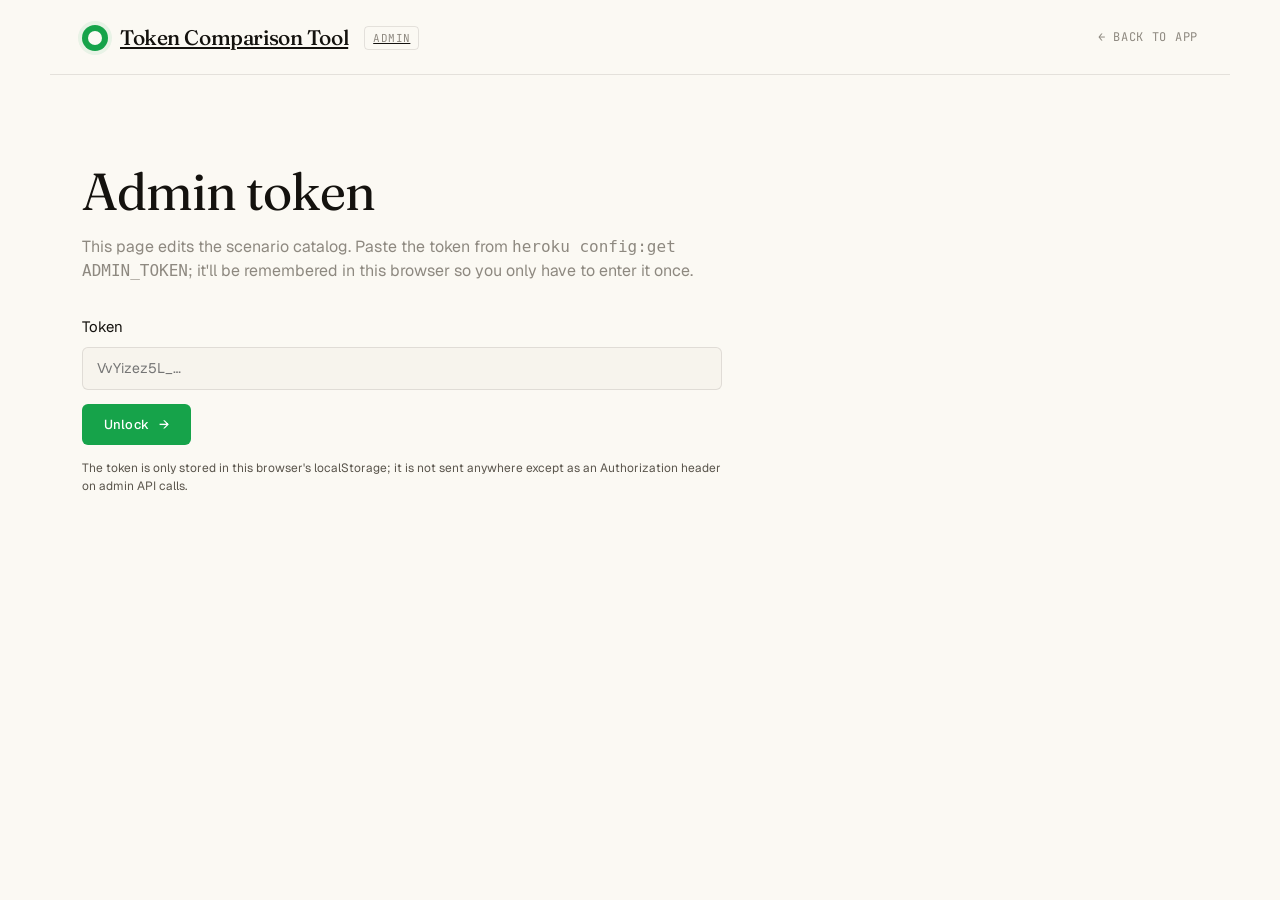
==== static/admin.html @ 9cc6c524 "feat(ui): login splash + admin scenario page Two intertwined changes:  1. Login is now mandatory bef" ====
<!doctype html>
<html lang="en">
<head>
  <meta charset="utf-8">
  <meta name="viewport" content="width=device-width, initial-scale=1">
  <title>Admin — Token Comparison Tool</title>
  <link rel="preconnect" href="https://fonts.googleapis.com">
  <link rel="preconnect" href="https://fonts.gstatic.com" crossorigin>
  <link href="https://fonts.googleapis.com/css2?family=Fraunces:ital,opsz,wght@0,9..144,300..700;1,9..144,300..700&family=Geist:wght@300..600&family=JetBrains+Mono:wght@400;500;600&display=swap" rel="stylesheet">
  <link rel="stylesheet" href="styles.css">
</head>
<body>
  <header class="app-header">
    <a class="brand" href="/" aria-label="Back to home">
      <span class="dot"></span>
      <span class="wordmark">Token Comparison Tool</span>
      <span class="sub">Admin</span>
    </a>
    <nav class="header-nav" aria-label="Main">
      <a class="header-link" href="/">← Back to app</a>
    </nav>
  </header>

  <main class="container">
    <section id="admin-gate" class="card login-splash">
      <h1 class="login-title">Admin token</h1>
      <p class="login-subtitle">This page edits the scenario catalog. Paste the token from <code>heroku config:get ADMIN_TOKEN</code>; it'll be remembered in this browser so you only have to enter it once.</p>
      <div class="freeform-field">
        <label for="admin-token-input">Token</label>
        <input type="password" id="admin-token-input" placeholder="VvYizez5L_…" autocomplete="off">
      </div>
      <button class="primary" id="admin-token-submit">Unlock <span aria-hidden="true">→</span></button>
      <p class="muted login-hint" id="admin-token-hint">The token is only stored in this browser's localStorage; it is not sent anywhere except as an Authorization header on admin API calls.</p>
      <p class="muted login-error" id="admin-token-error" hidden></p>
    </section>

    <section id="admin-view" class="card" hidden>
      <h1 class="catalog-title">Scenario catalog</h1>
      <p class="muted" id="admin-summary">Loading…</p>

      <div class="admin-actions">
        <button class="primary" id="admin-new-btn">+ New scenario</button>
        <button class="ghost" id="admin-show-inactive-btn">Show inactive</button>
        <button class="ghost" id="admin-logout-btn">Forget token</button>
      </div>

      <table class="admin-table">
        <thead>
          <tr>
            <th>ID</th>
            <th>Title</th>
            <th>Scope</th>
            <th>Difficulty</th>
            <th>Updated</th>
            <th>Status</th>
            <th>Actions</th>
          </tr>
        </thead>
        <tbody id="admin-tbody"></tbody>
      </table>

      <!-- Edit/create form modal -->
      <div id="admin-form-overlay" class="admin-form-overlay" hidden>
        <div class="admin-form-card">
          <h2 id="admin-form-title">New scenario</h2>
          <p class="muted" id="admin-form-subtitle">Fields marked * are required.</p>
          <div class="freeform-field">
            <label>ID *<br>
              <input type="text" id="admin-f-id" placeholder="s07_my_new_scenario">
            </label>
            <p class="muted form-hint">Lower-case identifier with underscores. Cannot be changed after creation.</p>
          </div>
          <div class="freeform-field">
            <label>Title *<br>
              <input type="text" id="admin-f-title" placeholder="Top 10 leads by lead score">
            </label>
          </div>
          <div class="admin-form-row">
            <div class="freeform-field">
              <label>Scope (category) *<br>
                <select id="admin-f-category">
                  <option>core-crm</option>
                  <option>data-360</option>
                  <option>freeform</option>
                </select>
              </label>
            </div>
            <div class="freeform-field">
              <label>Difficulty *<br>
                <select id="admin-f-difficulty">
                  <option>simple</option>
                  <option selected>medium</option>
                  <option>complex</option>
                </select>
              </label>
            </div>
          </div>
          <div class="freeform-field">
            <label>Prompt *<br>
              <textarea id="admin-f-prompt" rows="6" placeholder="Describe the task in plain English…"></textarea>
            </label>
          </div>
          <div class="freeform-field">
            <label>Expected operations<br>
              <textarea id="admin-f-expected" rows="3" placeholder="One operation per line, e.g. &#10;Native: sf data query Lead&#10;MCP: mcp__salesforce_crm__soqlQuery"></textarea>
            </label>
            <p class="muted form-hint">One per line. Used as documentation only — the model isn't constrained by these.</p>
          </div>
          <div class="freeform-field">
            <label>Success criteria — must contain (one per line)<br>
              <textarea id="admin-f-must-contain" rows="2" placeholder="LeadScore"></textarea>
            </label>
          </div>
          <div class="freeform-field">
            <label>Notes<br>
              <textarea id="admin-f-notes" rows="2" placeholder="Tests SOQL ORDER BY on a custom numeric field."></textarea>
            </label>
          </div>
          <div class="admin-form-actions">
            <button class="ghost" id="admin-form-cancel">Cancel</button>
            <button class="primary" id="admin-form-save">Save</button>
          </div>
          <p class="muted login-error" id="admin-form-error" hidden></p>
        </div>
      </div>
    </section>
  </main>

  <script>
    (function () {
      const TOKEN_KEY = "tct_admin_token";
      const $ = (id) => document.getElementById(id);

      function getToken() { return localStorage.getItem(TOKEN_KEY) || ""; }
      function setToken(t) { localStorage.setItem(TOKEN_KEY, t); }
      function clearToken() { localStorage.removeItem(TOKEN_KEY); }

      function authHeaders() {
        return { "Authorization": "Bearer " + getToken() };
      }

      async function probeToken(token) {
        const r = await fetch("/api/admin/scenarios", {
          headers: { "Authorization": "Bearer " + token },
          cache: "no-store",
        });
        return r.status;
      }

      function showGate() {
        $("admin-gate").hidden = false;
        $("admin-view").hidden = true;
      }
      function showCatalog() {
        $("admin-gate").hidden = true;
        $("admin-view").hidden = false;
        loadCatalog();
      }

      $("admin-token-submit").addEventListener("click", async () => {
        const t = $("admin-token-input").value.trim();
        $("admin-token-error").hidden = true;
        if (!t) {
          $("admin-token-error").textContent = "Token is empty.";
          $("admin-token-error").hidden = false;
          return;
        }
        const status = await probeToken(t);
        if (status === 200) {
          setToken(t);
          showCatalog();
        } else if (status === 401) {
          $("admin-token-error").textContent = "Token rejected by the server.";
          $("admin-token-error").hidden = false;
        } else if (status === 503) {
          $("admin-token-error").textContent =
            "Admin endpoints are disabled (ADMIN_TOKEN not set on the server).";
          $("admin-token-error").hidden = false;
        } else {
          $("admin-token-error").textContent =
            "Unexpected status " + status + " from the server.";
          $("admin-token-error").hidden = false;
        }
      });

      $("admin-logout-btn").addEventListener("click", () => {
        clearToken();
        location.reload();
      });

      // ─── Scenario list ─────────────────────────────────────────────
      let showInactive = false;
      let allScenarios = [];

      $("admin-show-inactive-btn").addEventListener("click", () => {
        showInactive = !showInactive;
        $("admin-show-inactive-btn").textContent =
          showInactive ? "Hide inactive" : "Show inactive";
        renderRows();
      });

      async function loadCatalog() {
        $("admin-summary").textContent = "Loading…";
        const r = await fetch("/api/admin/scenarios", { headers: authHeaders(), cache: "no-store" });
        if (r.status === 401) { clearToken(); location.reload(); return; }
        const body = await r.json();
        allScenarios = body.scenarios || [];
        $("admin-summary").textContent =
          allScenarios.length + " scenarios in the catalog · " +
          allScenarios.filter(s => s.is_active).length + " active";
        renderRows();
      }

      function renderRows() {
        const tbody = $("admin-tbody");
        tbody.replaceChildren();
        const rows = showInactive
          ? allScenarios
          : allScenarios.filter(s => s.is_active);
        for (const s of rows) {
          const tr = document.createElement("tr");
          tr.className = s.is_active ? "" : "inactive";
          tr.appendChild(td(s.id, "mono"));
          tr.appendChild(td(s.title));
          tr.appendChild(td(s.category));
          tr.appendChild(td(s.difficulty));
          tr.appendChild(td(formatTs(s.updated_at)));
          tr.appendChild(td(s.is_active ? "Active" : "Inactive"));
          const actions = document.createElement("td");
          actions.className = "admin-row-actions";
          const editBtn = btn("Edit", () => openForm(s));
          actions.appendChild(editBtn);
          if (s.is_active) {
            actions.appendChild(btn("Delete", () => softDelete(s.id), "danger"));
          } else {
            actions.appendChild(btn("Restore", () => restore(s.id)));
          }
          tr.appendChild(actions);
          tbody.appendChild(tr);
        }
      }

      function td(text, cls) {
        const t = document.createElement("td");
        if (cls) t.className = cls;
        t.textContent = text == null ? "—" : text;
        return t;
      }
      function btn(text, onclick, cls) {
        const b = document.createElement("button");
        b.className = "ghost" + (cls ? " " + cls : "");
        b.textContent = text;
        b.addEventListener("click", onclick);
        return b;
      }
      function formatTs(iso) {
        if (!iso) return "—";
        try { return new Date(iso).toLocaleString(); }
        catch (e) { return iso; }
      }

      // ─── Form (new + edit) ─────────────────────────────────────────
      let editingId = null;

      $("admin-new-btn").addEventListener("click", () => openForm(null));
      $("admin-form-cancel").addEventListener("click", closeForm);
      $("admin-form-save").addEventListener("click", saveForm);

      function openForm(scenario) {
        editingId = scenario ? scenario.id : null;
        $("admin-form-title").textContent = scenario ? "Edit scenario" : "New scenario";
        $("admin-f-id").value = scenario ? scenario.id : "";
        $("admin-f-id").disabled = !!scenario;
        $("admin-f-title").value = scenario ? scenario.title : "";
        $("admin-f-category").value = scenario ? scenario.category : "core-crm";
        $("admin-f-difficulty").value = scenario ? scenario.difficulty : "medium";
        $("admin-f-prompt").value = scenario ? scenario.prompt : "";
        $("admin-f-expected").value = scenario
          ? (scenario.expected_operations || []).join("\n") : "";
        const mc = (scenario && scenario.success_criteria_json
          && scenario.success_criteria_json.must_contain) || [];
        $("admin-f-must-contain").value = mc.join("\n");
        $("admin-f-notes").value = scenario ? (scenario.notes || "") : "";
        $("admin-form-error").hidden = true;
        $("admin-form-overlay").hidden = false;
      }
      function closeForm() {
        $("admin-form-overlay").hidden = true;
        editingId = null;
      }

      async function saveForm() {
        const id = $("admin-f-id").value.trim();
        const title = $("admin-f-title").value.trim();
        const prompt = $("admin-f-prompt").value.trim();
        if (!id || !title || !prompt) {
          showFormError("ID, title, and prompt are required.");
          return;
        }
        const payload = {
          id,
          title,
          category: $("admin-f-category").value,
          difficulty: $("admin-f-difficulty").value,
          prompt,
          expected_operations: $("admin-f-expected").value.split("\n").map(s => s.trim()).filter(Boolean),
          success_criteria: {
            must_contain: $("admin-f-must-contain").value.split("\n").map(s => s.trim()).filter(Boolean),
          },
          notes: $("admin-f-notes").value.trim(),
          is_active: true,
        };
        const url = editingId
          ? "/api/admin/scenarios/" + encodeURIComponent(editingId)
          : "/api/admin/scenarios";
        const method = editingId ? "PUT" : "POST";
        const r = await fetch(url, {
          method,
          headers: { ...authHeaders(), "Content-Type": "application/json" },
          body: JSON.stringify(payload),
        });
        if (r.ok) {
          closeForm();
          await loadCatalog();
        } else {
          let msg = "Save failed (" + r.status + ").";
          try {
            const body = await r.json();
            msg = body.error || body.detail || msg;
          } catch (e) {}
          showFormError(typeof msg === "string" ? msg : JSON.stringify(msg));
        }
      }

      function showFormError(msg) {
        $("admin-form-error").textContent = msg;
        $("admin-form-error").hidden = false;
      }

      async function softDelete(id) {
        if (!confirm("Soft-delete " + id + "?\n\nIt will disappear from the catalog but historical reports referencing it will still resolve title/category.")) return;
        const r = await fetch("/api/admin/scenarios/" + encodeURIComponent(id), {
          method: "DELETE", headers: authHeaders(),
        });
        if (r.ok) await loadCatalog();
        else alert("Delete failed (" + r.status + ").");
      }

      async function restore(id) {
        const r = await fetch("/api/admin/scenarios/" + encodeURIComponent(id) + "/restore", {
          method: "POST", headers: authHeaders(),
        });
        if (r.ok) await loadCatalog();
        else alert("Restore failed (" + r.status + ").");
      }

      // ─── Bootstrap ─────────────────────────────────────────────────
      async function bootstrap() {
        const token = getToken();
        if (!token) { showGate(); return; }
        const status = await probeToken(token);
        if (status === 200) showCatalog();
        else { clearToken(); showGate(); }
      }
      bootstrap();
    })();
  </script>
</body>
</html>
---- static/styles.css ----
/* ============================================================
   tokenmeter — editorial light theme
   See claude-code-prompt-light.md / tokenmeter-mockup.html
   ============================================================ */

:root {
  /* Surface — warm paper system */
  --paper-50:  #FBF9F3;
  --paper-100: #F7F4ED;
  --paper-200: #F1EDE3;
  --paper-300: #E8E3D6;
  --paper-card: #FFFFFF;

  /* Hairlines */
  --hair:   rgba(20, 18, 14, 0.06);
  --hair-2: rgba(20, 18, 14, 0.10);
  --hair-3: rgba(20, 18, 14, 0.18);

  /* Text — warm ink */
  --ink:        #14120E;
  --ink-dim:    #5A554C;
  --ink-mute:   #8E8980;
  --ink-faint:  #BFB9AD;

  /* Signal */
  --signal:        #16A34A;
  --signal-vivid:  #22C55E;
  --signal-deep:   #14532D;
  --signal-tint:   rgba(22, 163, 74, 0.08);
  --signal-edge:   rgba(22, 163, 74, 0.22);
  --counter:       #4338CA;
  --counter-vivid: #6366F1;
  --counter-deep:  #312E81;
  --counter-tint:  rgba(67, 56, 202, 0.08);
  --counter-edge:  rgba(67, 56, 202, 0.22);
  --amber:         #B45309;
  --amber-edge:    rgba(180, 83, 9, 0.22);
  --crimson:       #B91C1C;
  --crimson-edge:  rgba(185, 28, 28, 0.22);

  --serif: 'Fraunces', 'Iowan Old Style', Georgia, serif;
  --sans:  'Geist', 'Inter Tight', -apple-system, system-ui, sans-serif;
  --mono:  'JetBrains Mono', 'SF Mono', Menlo, monospace;

  --r-sm: 4px;
  --r-md: 6px;
  --r-lg: 10px;
}

* { box-sizing: border-box; margin: 0; padding: 0; }

html, body {
  background: var(--paper-50);
  color: var(--ink);
  font-family: var(--sans);
  font-feature-settings: "ss01", "ss02", "cv11";
  -webkit-font-smoothing: antialiased;
  -moz-osx-font-smoothing: grayscale;
  line-height: 1.5;
  font-size: 15px;
}

[hidden] { display: none !important; }

/* All numbers: tabular figures */
.mono, code, .num, .tabular {
  font-feature-settings: "tnum";
  font-variant-numeric: tabular-nums;
}

/* ═════════════════════════════════════════════════════════════
   Top brand bar
   ═════════════════════════════════════════════════════════════ */
.app-header {
  max-width: 1180px;
  margin: 0 auto;
  display: flex;
  align-items: center;
  justify-content: space-between;
  padding: 22px 32px 20px;
  border-bottom: 1px solid var(--hair-2);
}
.brand {
  display: flex;
  align-items: center;
  gap: 12px;
  font-family: var(--serif);
  font-weight: 500;
  font-size: 21px;
  letter-spacing: -0.02em;
  color: var(--ink);
  /* Reset <button> defaults so the brand still reads as a wordmark. */
  background: transparent;
  border: 0;
  padding: 0;
  cursor: pointer;
  text-align: left;
  transition: opacity 160ms ease;
}
.brand:hover { opacity: 0.78; }
.brand:hover .wordmark {
  text-decoration: underline;
  text-decoration-color: var(--signal);
  text-decoration-thickness: 1px;
  text-underline-offset: 4px;
}
.brand:focus-visible {
  outline: 2px solid var(--signal);
  outline-offset: 4px;
  border-radius: 2px;
}
.brand .dot {
  width: 26px; height: 26px;
  background: var(--signal);
  border-radius: 50%;
  position: relative;
  margin: 0;
  display: inline-block;
  box-shadow: 0 0 0 4px var(--signal-tint);
}
.brand .dot::after {
  content: '';
  position: absolute;
  inset: 6px;
  background: var(--paper-50);
  border-radius: 50%;
}
.brand .sub {
  font-family: var(--mono);
  font-style: normal;
  font-size: 11px;
  color: var(--ink-mute);
  letter-spacing: 0.04em;
  text-transform: uppercase;
  font-weight: 400;
  margin-left: 4px;
  padding: 3px 8px;
  border: 1px solid var(--hair-2);
  border-radius: var(--r-sm);
}

.status {
  font-family: var(--mono);
  font-size: 11px;
  letter-spacing: 0.06em;
  text-transform: uppercase;
  color: var(--ink-mute);
  display: flex;
  align-items: center;
  gap: 8px;
}
.status::before {
  content: '';
  width: 6px; height: 6px; border-radius: 50%;
  background: var(--ink-faint);
  display: inline-block;
}
.status.ok { color: var(--signal); }
.status.ok::before { background: var(--signal-vivid); box-shadow: 0 0 0 3px var(--signal-tint); }
.status.err { color: var(--crimson); }
.status.err::before { background: var(--crimson); }

/* Header right-side nav. Sits next to the status indicator. */
.header-nav {
  display: flex;
  align-items: center;
  gap: 22px;
}
.header-link {
  font-family: var(--mono);
  font-size: 12px;
  letter-spacing: 0.06em;
  text-transform: uppercase;
  color: var(--ink-mute);
  text-decoration: none;
  padding: 4px 0;
  border-bottom: 1px solid transparent;
  transition: color 160ms ease, border-color 160ms ease;
}
.header-link:hover {
  color: var(--ink);
  border-bottom-color: var(--signal);
}

/* ═════════════════════════════════════════════════════════════
   Login splash — gates the entire app
   ═════════════════════════════════════════════════════════════ */
.card.login-splash {
  background: transparent;
  border: 0;
  box-shadow: none;
  padding: 60px 0 24px;
  max-width: 640px;
}
.login-title {
  font-family: var(--serif);
  font-weight: 400;
  font-size: clamp(34px, 4.6vw, 52px);
  line-height: 1.08;
  letter-spacing: -0.02em;
  margin: 0 0 16px;
}
.login-subtitle {
  font-size: 16px;
  line-height: 1.55;
  margin: 0 0 32px;
  color: var(--ink-mute);
}
.login-cta {
  font-size: 15px;
  padding: 14px 22px;
}
.login-hint {
  font-size: 12px;
  margin: 14px 0 0;
}
.login-error {
  font-size: 13px;
  margin-top: 14px;
  color: var(--crimson);
}

/* ═════════════════════════════════════════════════════════════
   Landing chooser — three primary paths
   ═════════════════════════════════════════════════════════════ */
.card.landing {
  /* No card chrome at this level — let the three sub-cards do the
     visual work against the paper background. */
  background: transparent;
  border: 0;
  box-shadow: none;
  padding: 32px 0 24px;
}
.landing-title {
  font-family: var(--serif);
  font-weight: 400;
  font-size: clamp(34px, 4.6vw, 52px);
  line-height: 1.08;
  letter-spacing: -0.02em;
  margin: 8px 0 14px;
}
.landing-subtitle {
  max-width: 720px;
  font-size: 16px;
  line-height: 1.5;
  margin: 0 0 36px;
}
.landing-cards {
  display: grid;
  grid-template-columns: repeat(3, 1fr);
  gap: 20px;
}
.landing-card {
  /* Reset <button> chrome. */
  appearance: none;
  background: var(--paper);
  border: 1px solid var(--hair-2);
  border-radius: var(--r-md, 12px);
  padding: 28px 26px 24px;
  text-align: left;
  cursor: pointer;
  display: flex;
  flex-direction: column;
  gap: 10px;
  min-height: 240px;
  position: relative;
  transition: border-color 160ms ease, transform 160ms ease, box-shadow 160ms ease;
  font: inherit;
  color: inherit;
}
.landing-card:hover {
  border-color: var(--signal);
  transform: translateY(-2px);
  box-shadow: 0 6px 18px -8px rgba(20, 20, 20, 0.18);
}
.landing-card:focus-visible {
  outline: 2px solid var(--signal);
  outline-offset: 3px;
}
.landing-card-icon {
  font-size: 22px;
  color: var(--signal);
  font-weight: 500;
  line-height: 1;
  margin-bottom: 4px;
}
.landing-card-title {
  font-family: var(--serif);
  font-weight: 500;
  font-size: 22px;
  letter-spacing: -0.01em;
  line-height: 1.2;
  color: var(--ink);
}
.landing-card-desc {
  font-size: 13.5px;
  line-height: 1.55;
  color: var(--ink-mute);
  flex: 1;
}
.landing-card-cta {
  margin-top: auto;
  font-family: var(--mono);
  font-size: 12px;
  letter-spacing: 0.04em;
  color: var(--ink);
  display: inline-flex;
  align-items: center;
  gap: 6px;
}
.landing-card:hover .landing-card-cta {
  color: var(--signal);
}
@media (max-width: 800px) {
  .landing-cards { grid-template-columns: 1fr; }
}

/* ═════════════════════════════════════════════════════════════
   Admin page — scenario CRUD
   ═════════════════════════════════════════════════════════════ */
.admin-actions {
  display: flex;
  gap: 12px;
  margin: 24px 0;
  align-items: center;
  flex-wrap: wrap;
}
.admin-actions .ghost { font-size: 13px; }

.admin-table {
  width: 100%;
  border-collapse: collapse;
  font-size: 14px;
  margin-top: 8px;
}
.admin-table th {
  text-align: left;
  font-family: var(--mono);
  font-size: 11px;
  letter-spacing: 0.06em;
  text-transform: uppercase;
  color: var(--ink-mute);
  padding: 8px 10px;
  border-bottom: 1px solid var(--hair-2);
}
.admin-table td {
  padding: 12px 10px;
  border-bottom: 1px solid var(--hair-1, #f0eee8);
  vertical-align: middle;
}
.admin-table td.mono { font-family: var(--mono); font-size: 12px; }
.admin-table tr.inactive td {
  opacity: 0.55;
  font-style: italic;
}
.admin-row-actions {
  display: flex;
  gap: 8px;
  justify-content: flex-end;
}
.admin-row-actions .ghost {
  font-size: 12px;
  padding: 6px 10px;
}
.admin-row-actions .danger {
  color: var(--crimson);
}
.admin-row-actions .danger:hover {
  background: var(--crimson-tint, rgba(192, 56, 56, 0.08));
}

.admin-form-overlay {
  position: fixed;
  inset: 0;
  background: rgba(20, 20, 20, 0.45);
  display: flex;
  align-items: flex-start;
  justify-content: center;
  padding: 60px 20px;
  z-index: 1000;
  overflow-y: auto;
}
.admin-form-card {
  background: var(--paper, #fff);
  border-radius: var(--r-md, 12px);
  padding: 32px;
  max-width: 720px;
  width: 100%;
  box-shadow: 0 24px 60px -20px rgba(20, 20, 20, 0.4);
}
.admin-form-card h2 {
  font-family: var(--serif);
  font-size: 28px;
  margin: 0 0 8px;
  font-weight: 500;
}
.admin-form-row {
  display: grid;
  grid-template-columns: 1fr 1fr;
  gap: 16px;
}
.admin-form-actions {
  display: flex;
  justify-content: flex-end;
  gap: 12px;
  margin-top: 16px;
}
.form-hint {
  font-size: 12px;
  margin: 4px 0 0;
}

/* "← Back to home" link on the setup-view */
.back-link {
  display: inline-block;
  font-family: var(--mono);
  font-size: 12px;
  letter-spacing: 0.04em;
  color: var(--ink-mute);
  text-decoration: none;
  margin-bottom: 24px;
  border-bottom: 1px solid transparent;
  transition: color 160ms ease, border-color 160ms ease;
}
.back-link:hover {
  color: var(--ink);
  border-bottom-color: var(--ink-mute);
}

/* When the freeform / load-report card is shown standalone (because the
   user clicked into it from the landing page), promote its heading to
   match the catalog title scale rather than the secondary h3 size. */
.freeform.standalone .catalog-title {
  margin-bottom: 14px;
}
.freeform.standalone {
  border-top: 0;
  margin-top: 0;
  padding-top: 0;
}

/* ═════════════════════════════════════════════════════════════
   Container + stepper (scenario tabs)
   ═════════════════════════════════════════════════════════════ */
.container {
  max-width: 1180px;
  margin: 0 auto;
  padding: 28px 32px 80px;
}

.stepper {
  display: flex;
  align-items: center;
  gap: 0;
  margin: 18px 0 32px;
  border-bottom: 1px solid var(--hair-2);
  flex-wrap: wrap;
}
.stepper .step {
  font-family: var(--mono);
  font-size: 12px;
  letter-spacing: 0.04em;
  color: var(--ink-mute);
  padding: 12px 18px;
  border: none;
  background: transparent;
  cursor: pointer;
  position: relative;
  transition: color 160ms ease;
  display: inline-flex;
  align-items: center;
  gap: 8px;
  border-radius: 0;
}
.stepper .step::before {
  content: '';
  width: 6px;
  height: 6px;
  border-radius: 50%;
  background: var(--ink-faint);
  display: inline-block;
}
.stepper .step:hover { color: var(--ink-dim); }
.stepper .step.active { color: var(--ink); }
.stepper .step.active::after {
  content: '';
  position: absolute;
  inset: auto 0 -1px 0;
  height: 2px;
  background: var(--signal);
}
.stepper .step.done { color: var(--ink-dim); }
.stepper .step.done::before { background: var(--signal-vivid); }
.stepper .step.error { color: var(--crimson); }
.stepper .step.error::before { background: var(--crimson); }
.stepper .step[data-sid="summary"] { margin-left: auto; }

/* Freeform-scenario tabs read distinct from catalog ones — they keep
   the mono font but use the indigo signal color for their dot, since
   freeform is conceptually closer to "a custom prompt" than "a catalog
   scenario". The label keeps mono+upright per the global typography
   restraint rules. */
.stepper .step.freeform::before { background: var(--counter); }
.stepper .step.freeform.active::after { background: var(--counter); }
.stepper .step.freeform.done::before { background: var(--counter-vivid); }

/* ═════════════════════════════════════════════════════════════
   Cards (flat white on cream — no shadow)
   ═════════════════════════════════════════════════════════════ */
.card {
  background: transparent;
  border: 0;
  padding: 0;
  margin: 0 0 8px 0;
}
.card.boxed {
  background: var(--paper-card);
  border: 1px solid var(--hair-2);
  border-radius: var(--r-lg);
  padding: 28px 32px;
  margin-bottom: 18px;
}

.muted { color: var(--ink-dim); }

/* ═════════════════════════════════════════════════════════════
   Buttons
   ═════════════════════════════════════════════════════════════ */
.primary {
  background: var(--signal);
  color: white;
  border: 0;
  border-radius: var(--r-md);
  padding: 12px 22px;
  font-family: var(--sans);
  font-size: 13px;
  font-weight: 500;
  letter-spacing: 0.01em;
  cursor: pointer;
  display: inline-flex;
  align-items: center;
  gap: 10px;
  text-decoration: none;
  transition: all 200ms ease;
}
.primary:hover {
  background: var(--signal-deep);
  box-shadow: 0 0 0 4px var(--signal-tint);
}
.primary:disabled {
  background: var(--paper-300);
  color: var(--ink-mute);
  cursor: not-allowed;
  box-shadow: none;
}

.secondary {
  background: transparent;
  color: var(--ink);
  border: 1px solid var(--hair-3);
  border-radius: var(--r-md);
  padding: 9px 16px;
  font-family: var(--mono);
  font-size: 12px;
  letter-spacing: 0.04em;
  cursor: pointer;
  transition: all 160ms ease;
}
.secondary:hover { border-color: var(--ink-dim); }

.ghost {
  background: transparent;
  color: var(--ink);
  border: 1px solid var(--hair-3);
  border-radius: var(--r-md);
  padding: 10px 18px;
  font-family: var(--mono);
  font-size: 12px;
  letter-spacing: 0.04em;
  cursor: pointer;
}
.ghost:hover { border-color: var(--ink-dim); }

/* ═════════════════════════════════════════════════════════════
   Catalog (setup view)
   ═════════════════════════════════════════════════════════════ */
.catalog-title {
  font-family: var(--serif);
  font-weight: 400;
  font-size: 40px;
  line-height: 1.12;
  letter-spacing: -0.025em;
  color: var(--ink);
  max-width: 820px;
  margin-bottom: 18px;
}
.catalog-title em {
  font-style: italic;
  color: var(--ink-dim);
  font-weight: 300;
}

.catalog-meta {
  display: flex;
  gap: 12px;
  align-items: center;
  margin: 10px 0 30px;
  flex-wrap: wrap;
}
.catalog-meta .pill {
  font-family: var(--mono);
  font-size: 11px;
  color: var(--ink-dim);
  letter-spacing: 0.06em;
  text-transform: uppercase;
  padding: 4px 10px;
  border: 1px solid var(--hair-2);
  border-radius: var(--r-sm);
  background: transparent;
}

.scenario-list {
  list-style: none;
  background: var(--paper-card);
  border: 1px solid var(--hair-2);
  border-radius: var(--r-lg);
  overflow: hidden;
  margin: 0;
  padding: 0;
}
.scenario-list li {
  display: grid;
  grid-template-columns: 36px 60px 1fr auto auto;
  gap: 18px;
  align-items: center;
  padding: 16px 22px;
  border-bottom: 1px solid var(--hair);
  transition: background 160ms ease;
}
.scenario-list li:last-child { border-bottom: 0; }
.scenario-list li:not(.scenario-list-header):hover { background: var(--paper-100); }

/* Header row — column titles + master checkbox. Uses the same grid
   columns as data rows so labels align with their data. */
.scenario-list-header {
  background: var(--paper-100);
  border-bottom: 1px solid var(--hair-2) !important;
  cursor: default;
}
.scenario-list-header .col-id,
.scenario-list-header .col-title,
.scenario-list-header .col-scope,
.scenario-list-header .col-difficulty {
  font-family: var(--mono);
  font-size: 10px;
  color: var(--ink-mute);
  letter-spacing: 0.1em;
  text-transform: uppercase;
  font-weight: 500;
}
/* The master checkbox uses the same green-fill style as data rows,
   plus an indeterminate-state dash for partial selection. */
.scenario-list-header input[type="checkbox"]:indeterminate {
  background: var(--signal);
  border-color: var(--signal);
}
.scenario-list-header input[type="checkbox"]:indeterminate::after {
  content: '';
  position: absolute;
  left: 3px; top: 7px;
  width: 9px; height: 2px;
  background: #fff;
  border: 0;
  transform: none;
}

.scenario-list input[type="checkbox"] {
  appearance: none;
  -webkit-appearance: none;
  width: 18px; height: 18px;
  border: 1.5px solid var(--hair-3);
  border-radius: var(--r-sm);
  background: var(--paper-50);
  position: relative;
  cursor: pointer;
  margin: 0;
  transition: all 160ms ease;
}
.scenario-list input[type="checkbox"]:checked {
  border-color: var(--signal);
  background: var(--signal);
}
.scenario-list input[type="checkbox"]:checked::after {
  content: '';
  position: absolute;
  left: 4px; top: 1px;
  width: 5px; height: 9px;
  border-right: 2px solid #fff;
  border-bottom: 2px solid #fff;
  transform: rotate(45deg);
}

.scenario-list .sid {
  font-family: var(--mono);
  font-size: 11px;
  color: var(--ink-mute);
  letter-spacing: 0.04em;
}
.scenario-list .stitle {
  font-size: 14px;
  color: var(--ink);
}
.scenario-list .stitle strong { font-weight: 500; }
.scenario-list .stitle em {
  font-family: inherit;
  font-style: normal;
  color: var(--ink-dim);
  font-weight: 400;
  font-size: 15px;
}
.scenario-list .scope {
  font-family: var(--mono);
  font-size: 10px;
  color: var(--ink-mute);
  letter-spacing: 0.08em;
  text-transform: uppercase;
}
.scenario-list .stag {
  font-family: var(--mono);
  font-size: 10px;
  letter-spacing: 0.08em;
  text-transform: uppercase;
  padding: 4px 9px;
  border-radius: var(--r-sm);
  border: 1px solid var(--hair-2);
  color: var(--ink-mute);
  background: transparent;
}
.scenario-list .stag.simple  { color: var(--signal-deep); border-color: var(--signal-edge); }
.scenario-list .stag.medium  { color: var(--amber);       border-color: var(--amber-edge); }
.scenario-list .stag.complex { color: var(--crimson);     border-color: var(--crimson-edge); }

.controls {
  margin-top: 28px;
  background: var(--paper-card);
  border: 1px solid var(--hair-2);
  border-radius: var(--r-lg);
  padding: 22px 26px;
  display: grid;
  grid-template-columns: repeat(3, auto) 1fr auto;
  gap: 26px;
  align-items: end;
}
.controls label {
  display: flex;
  flex-direction: column;
  gap: 8px;
  font-family: var(--mono);
  font-size: 10px;
  color: var(--ink-mute);
  letter-spacing: 0.08em;
  text-transform: uppercase;
}
.controls select, .controls input {
  background: var(--paper-100);
  border: 1px solid var(--hair-2);
  border-radius: var(--r-md);
  padding: 9px 12px;
  color: var(--ink);
  font-family: var(--mono);
  font-size: 13px;
  min-width: 110px;
  font-variant-numeric: tabular-nums;
}
.controls select:focus, .controls input:focus {
  outline: none;
  border-color: var(--signal);
}
.controls .primary { margin-left: auto; }

/* ───────────────  Free-format scenario card  ─────────────── */
.freeform {
  margin-top: 28px;
  background: var(--paper-card);
  border: 1px solid var(--hair-2);
  border-radius: var(--r-lg);
  padding: 24px 28px;
}
.freeform-title {
  font-family: var(--serif);
  font-weight: 400;
  font-size: 22px;
  letter-spacing: -0.01em;
  color: var(--ink);
  margin: 0 0 6px 0;
}
.freeform > p.muted {
  font-size: 14px;
  color: var(--ink-dim);
  line-height: 1.6;
  margin: 0 0 18px 0;
}
.freeform-field {
  display: flex;
  flex-direction: column;
  gap: 8px;
  margin: 0 0 14px 0;
}
.freeform-field > span {
  font-family: var(--mono);
  font-size: 10px;
  color: var(--ink-mute);
  letter-spacing: 0.08em;
  text-transform: uppercase;
}
.freeform-field .freeform-optional {
  color: var(--ink-faint);
  text-transform: none;
  letter-spacing: 0;
  font-size: 10px;
  margin-left: 6px;
}
.freeform-field input,
.freeform-field textarea {
  background: var(--paper-100);
  border: 1px solid var(--hair-2);
  border-radius: var(--r-md);
  padding: 10px 14px;
  color: var(--ink);
  font-family: var(--sans);
  font-size: 14px;
  line-height: 1.55;
  width: 100%;
  resize: vertical;
}
.freeform-field input { font-family: var(--sans); }
.freeform-field textarea { min-height: 120px; }
.freeform-field input:focus,
.freeform-field textarea:focus {
  outline: none;
  border-color: var(--signal);
}
.freeform-controls {
  display: flex;
  gap: 18px;
  align-items: end;
  flex-wrap: wrap;
  margin: 6px 0 14px;
  padding: 14px 16px;
  background: var(--paper-50);
  border: 1px solid var(--hair-2);
  border-radius: var(--r-md);
}
.freeform-controls label {
  display: flex;
  flex-direction: column;
  gap: 8px;
  font-family: var(--mono);
  font-size: 10px;
  color: var(--ink-mute);
  letter-spacing: 0.08em;
  text-transform: uppercase;
}
.freeform-controls select {
  background: var(--paper-100);
  border: 1px solid var(--hair-2);
  border-radius: var(--r-md);
  padding: 9px 12px;
  color: var(--ink);
  font-family: var(--mono);
  font-size: 13px;
  min-width: 110px;
  font-variant-numeric: tabular-nums;
}
.freeform-controls select:focus {
  outline: none;
  border-color: var(--signal);
}

.freeform-actions {
  display: flex;
  align-items: center;
  gap: 16px;
  margin-top: 8px;
}
.freeform-actions .muted {
  font-size: 13px;
  color: var(--ink-dim);
  flex: 1;
}
.freeform-actions .primary { margin-left: auto; }

/* File input — match the cream/hairline style of other freeform inputs */
.freeform-field input[type="file"] {
  background: var(--paper-100);
  border: 1px solid var(--hair-2);
  border-radius: var(--r-md);
  padding: 8px 12px;
  font-family: var(--mono);
  font-size: 12px;
  color: var(--ink-dim);
  cursor: pointer;
}
.freeform-field input[type="file"]::file-selector-button {
  background: var(--paper-card);
  border: 1px solid var(--hair-2);
  border-radius: var(--r-sm);
  padding: 4px 12px;
  margin-right: 12px;
  font-family: var(--mono);
  font-size: 11px;
  letter-spacing: 0.04em;
  color: var(--ink);
  cursor: pointer;
  transition: all 160ms ease;
}
.freeform-field input[type="file"]::file-selector-button:hover {
  border-color: var(--ink-dim);
  background: var(--paper-200);
}

.remediation {
  background: rgba(180, 83, 9, 0.06);
  border: 1px solid var(--amber-edge);
  color: var(--ink);
  padding: 14px 18px;
  margin-top: 18px;
  border-radius: var(--r-md);
  font-size: 13px;
  line-height: 1.55;
}
.remediation strong { color: var(--amber); font-weight: 500; }
.remediation ul { padding-left: 20px; margin-top: 8px; }
.remediation li { margin: 4px 0; }

.sf-login-row {
  display: flex;
  gap: 14px;
  align-items: center;
  margin-top: 18px;
  font-family: var(--mono);
  font-size: 11px;
  color: var(--ink-mute);
  letter-spacing: 0.04em;
}

/* ═════════════════════════════════════════════════════════════
   Progress view
   ═════════════════════════════════════════════════════════════ */
#progress-view {
  background: var(--paper-card);
  border: 1px solid var(--hair-2);
  border-radius: var(--r-lg);
  padding: 28px 32px;
  margin-bottom: 18px;
}
#progress-view h2 {
  font-family: var(--serif);
  font-weight: 400;
  font-size: 24px;
  letter-spacing: -0.01em;
  margin-bottom: 16px;
}
.progress-bar {
  height: 6px;
  background: var(--paper-200);
  border-radius: 999px;
  overflow: hidden;
  margin: 16px 0;
}
.progress-bar .fill {
  height: 100%;
  background: var(--signal-vivid);
  width: 0%;
  transition: width 220ms ease;
}
#progress-text {
  font-family: var(--mono);
  font-size: 12px;
  letter-spacing: 0.04em;
  color: var(--ink-dim);
}

/* ═════════════════════════════════════════════════════════════
   Scenario detail
   ═════════════════════════════════════════════════════════════ */
.scenario-head { margin: 8px 0 32px; }
.scenario-head h2 {
  font-family: var(--serif);
  font-weight: 400;
  font-size: 40px;
  line-height: 1.12;
  letter-spacing: -0.025em;
  color: var(--ink);
  margin-bottom: 14px;
}
.scenario-head h2 em {
  font-style: italic;
  color: var(--ink-dim);
  font-weight: 300;
}
#sv-meta {
  font-family: var(--mono);
  font-size: 11px;
  color: var(--ink-mute);
  letter-spacing: 0.08em;
  text-transform: uppercase;
  display: flex;
  gap: 14px;
  align-items: center;
  margin-bottom: 18px;
  flex-wrap: wrap;
}
#sv-meta .crumb-tag {
  padding: 3px 8px;
  border: 1px solid var(--hair-2);
  border-radius: var(--r-sm);
  color: var(--ink-dim);
}
#sv-meta .crumb-tag.simple  { color: var(--signal-deep); border-color: var(--signal-edge); }
#sv-meta .crumb-tag.medium  { color: var(--amber);       border-color: var(--amber-edge); }
#sv-meta .crumb-tag.complex { color: var(--crimson);     border-color: var(--crimson-edge); }
#sv-meta .breadcrumb-id { color: var(--ink); font-weight: 500; }

.scenario-head blockquote {
  font-family: var(--sans);
  font-size: 15px;
  color: var(--ink-dim);
  line-height: 1.6;
  font-weight: 400;
  max-width: 780px;
  padding-left: 18px;
  border-left: 2px solid var(--ink-faint);
  margin: 0;
  background: transparent;
}

/* ───────────────  Verdict bar  ─────────────── */
.verdict {
  margin-top: 32px;
  display: flex;
  align-items: stretch;
  background: linear-gradient(90deg, var(--signal-tint), transparent 70%);
  border: 1px solid var(--signal-edge);
  border-radius: var(--r-lg);
  padding: 18px 24px;
  gap: 24px;
}
.verdict.mcp-win {
  background: linear-gradient(90deg, var(--counter-tint), transparent 70%);
  border-color: var(--counter-edge);
}
.verdict.tied {
  background: linear-gradient(90deg, rgba(20,18,14,0.04), transparent 70%);
  border-color: var(--hair-2);
}
.verdict-icon {
  width: 36px; height: 36px;
  border-radius: 50%;
  background: var(--paper-card);
  border: 1px solid var(--signal);
  color: var(--signal);
  font-family: var(--mono);
  font-size: 14px;
  flex-shrink: 0;
  display: flex;
  align-items: center;
  justify-content: center;
}
.verdict.mcp-win .verdict-icon { border-color: var(--counter); color: var(--counter); }
.verdict.tied .verdict-icon { border-color: var(--hair-3); color: var(--ink-dim); }
.verdict-text {
  flex: 1;
  align-self: center;
  font-family: var(--serif);
  font-size: 19px;
  line-height: 1.45;
  letter-spacing: -0.01em;
  color: var(--ink);
}
.verdict-text strong {
  font-weight: 500;
  color: var(--signal-deep);
}
.verdict.mcp-win .verdict-text strong { color: var(--counter-deep); }
.verdict.tied .verdict-text strong { color: var(--ink); }
.verdict-num {
  align-self: center;
  text-align: right;
  font-family: var(--mono);
  font-size: 11px;
  color: var(--ink-mute);
  letter-spacing: 0.08em;
  text-transform: uppercase;
  line-height: 1.6;
}
.verdict-num .delta {
  display: block;
  margin-top: 4px;
  color: var(--ink);
  font-size: 13px;
  text-transform: none;
  letter-spacing: 0;
  font-variant-numeric: tabular-nums;
}

/* ───────────────  Compare cards  ─────────────── */
.dual {
  display: grid;
  grid-template-columns: 1fr 1fr;
  gap: 18px;
  margin-top: 36px;
}
.panel {
  background: var(--paper-card);
  border: 1px solid var(--hair-2);
  border-radius: var(--r-lg);
  padding: 26px 28px;
  position: relative;
  overflow: hidden;
}
.panel::before {
  content: '';
  position: absolute;
  top: 0; left: 0; right: 0;
  height: 2px;
}
.panel.native::before { background: var(--signal); }
.panel.mcp::before    { background: var(--counter); }

.panel h3 {
  font-family: var(--mono);
  font-size: 11px;
  letter-spacing: 0.1em;
  text-transform: uppercase;
  font-weight: 500;
  margin: 0;
  display: flex;
  align-items: center;
  gap: 10px;
}
.panel h3::before {
  content: '';
  width: 10px; height: 10px;
  border-radius: 2px;
}
.panel.native h3 { color: var(--signal-deep); }
.panel.native h3::before { background: var(--signal-vivid); }
.panel.mcp h3    { color: var(--counter-deep); }
.panel.mcp h3::before { background: var(--counter-vivid); }

.panel-status {
  font-family: var(--mono);
  font-size: 11px;
  color: var(--ink-mute);
  letter-spacing: 0.04em;
  margin: 8px 0 22px;
}
.panel-status.running::before { content: "● "; color: var(--signal-vivid); }
.panel-status.done::before    { content: "✓ "; color: var(--signal); }
.panel-status.error::before   { content: "⚠ "; color: var(--crimson); }

.hero {
  font-family: var(--serif);
  font-weight: 300;
  font-size: 64px;
  line-height: 1;
  letter-spacing: -0.04em;
  margin-bottom: 4px;
  color: var(--ink);
  font-feature-settings: "tnum";
  font-variant-numeric: tabular-nums;
}
.hero-label {
  font-family: var(--mono);
  font-size: 11px;
  color: var(--ink-mute);
  letter-spacing: 0.08em;
  text-transform: uppercase;
  margin-bottom: 22px;
}

.panel-meta {
  display: grid;
  grid-template-columns: 1fr 1fr;
  gap: 18px;
  padding: 16px 0;
  border-top: 1px solid var(--hair);
  border-bottom: 1px solid var(--hair);
  margin-bottom: 16px;
}
.panel-meta > div {
  font-family: var(--mono);
  font-size: 10px;
  color: var(--ink-mute);
  letter-spacing: 0.08em;
  text-transform: uppercase;
}
.panel-meta span {
  display: block;
  margin-top: 4px;
  font-family: var(--mono);
  font-size: 17px;
  font-weight: 500;
  color: var(--ink);
  letter-spacing: 0;
  text-transform: none;
  font-variant-numeric: tabular-nums;
}
.panel.native .panel-meta .cost-win { color: var(--signal-deep); }
.panel.mcp .panel-meta .cost-win    { color: var(--counter-deep); }

.tools {
  list-style: none;
  padding: 0;
  margin: 4px 0 0;
  font-family: var(--mono);
  font-size: 12px;
  line-height: 1.55;
  color: var(--ink-dim);
}
.tools li {
  padding: 6px 0;
  border-bottom: 1px solid var(--hair);
  word-break: break-all;
}
.tools li:last-child { border-bottom: 0; }
.tools li::before { content: ""; }
.tools li strong {
  display: inline-block;
  padding: 2px 7px;
  background: var(--paper-200);
  border: 1px solid var(--hair-2);
  border-radius: var(--r-sm);
  color: var(--ink);
  margin-right: 8px;
  font-size: 11px;
  font-weight: 500;
}
.panel.native .tools li strong { color: var(--signal-deep); }
.panel.mcp .tools li strong    { color: var(--counter-deep); }
.tools li code {
  font-family: var(--mono);
  font-size: 12px;
  color: var(--ink-dim);
  background: transparent;
}

/* ───────────────  Comparison chart (custom HTML bars)  ─────────────── */
.results-card {
  margin-top: 36px;
  background: var(--paper-card);
  border: 1px solid var(--hair-2);
  border-radius: var(--r-lg);
  padding: 28px 32px 22px;
  text-align: left;
}
.headline {
  font-family: var(--serif);
  font-weight: 400;
  font-size: 22px;
  letter-spacing: -0.01em;
  color: var(--ink);
  margin: 0;
}
.headline em {
  font-style: normal;
  color: var(--signal-deep);
  font-weight: 500;
}
.headline.mcp em { color: var(--counter-deep); }

.chart-head {
  display: flex;
  align-items: baseline;
  justify-content: space-between;
  margin-bottom: 22px;
  padding-bottom: 16px;
  border-bottom: 1px solid var(--hair);
  gap: 24px;
  flex-wrap: wrap;
}
.legend-inline {
  display: flex;
  gap: 18px;
  font-family: var(--mono);
  font-size: 11px;
  letter-spacing: 0.04em;
  text-transform: uppercase;
  color: var(--ink-dim);
}
.legend-inline span {
  display: inline-flex;
  align-items: center;
  gap: 8px;
}
.legend-inline .sw {
  width: 12px; height: 4px; border-radius: 1px;
}
.legend-inline .sw.native { background: var(--signal-vivid); }
.legend-inline .sw.mcp    { background: var(--counter-vivid); }

.chart-rows { display: flex; flex-direction: column; }
.chart-row {
  display: grid;
  grid-template-columns: 110px 1fr 90px;
  gap: 18px;
  align-items: center;
  padding: 14px 0;
  border-bottom: 1px solid var(--hair);
}
.chart-row:last-child { border-bottom: none; }
.chart-row .axis {
  font-family: var(--mono);
  font-size: 10px;
  color: var(--ink-mute);
  letter-spacing: 0.08em;
  text-transform: uppercase;
}
.chart-row .bars {
  display: flex;
  flex-direction: column;
  gap: 6px;
  min-width: 0;
}
.chart-row .bar {
  height: 14px;
  border-radius: 2px;
  position: relative;
  min-width: 32px;
}
.chart-row .bar.native { background: var(--signal-vivid); }
.chart-row .bar.mcp    { background: var(--counter-vivid); }
.chart-row .bar-label {
  position: absolute;
  right: 8px;
  top: 0;
  font-family: var(--mono);
  font-size: 10px;
  color: #fff;
  font-weight: 500;
  line-height: 14px;
  font-variant-numeric: tabular-nums;
}
.chart-row .delta {
  font-family: var(--mono);
  font-size: 12px;
  text-align: right;
  color: var(--signal-deep);
  font-variant-numeric: tabular-nums;
}
.chart-row .delta.up { color: var(--crimson); }
.chart-row .delta.flat { color: var(--ink-mute); }

/* ───────────────  Editorial "Why these numbers differ"  ─────────────── */
.trace-card {
  margin-top: 48px;
  padding: 0;
  background: transparent;
  border: 0;
  box-shadow: none;
}
.trace-card .editorial {
  display: grid;
  grid-template-columns: 200px 1fr;
  gap: 48px;
  border-top: 1px solid var(--hair-2);
  padding-top: 32px;
  margin-bottom: 48px;
}
.trace-card .ed-label {
  font-family: var(--mono);
  font-size: 11px;
  color: var(--ink-mute);
  letter-spacing: 0.1em;
  text-transform: uppercase;
}
.trace-card .ed-label .marker {
  display: block;
  width: 24px;
  height: 1px;
  background: var(--signal);
  margin-bottom: 12px;
}
.trace-card .explanation {
  font-family: var(--serif);
  font-size: 17px;
  line-height: 1.65;
  color: var(--ink);
  font-weight: 400;
  max-width: 680px;
  font-style: normal;
}
.trace-card .explanation code,
.trace-card .explanation strong {
  font-family: var(--mono);
  font-size: 14px;
  background: var(--signal-tint);
  color: var(--signal-deep);
  padding: 1px 6px;
  border-radius: var(--r-sm);
  font-weight: 500;
  font-style: normal;
}

/* ───────────────  Trace table  ─────────────── */
.trace-card h3 {
  font-family: var(--serif);
  font-weight: 400;
  font-size: 24px;
  letter-spacing: -0.01em;
  color: var(--ink);
  margin: 0 0 6px 0;
}
.trace-card > p.muted {
  font-family: var(--sans);
  font-size: 14px;
  color: var(--ink-dim);
  line-height: 1.6;
  max-width: 740px;
  margin-bottom: 20px;
}
.trace-card > p.muted code {
  font-family: var(--mono);
  font-size: 12px;
  color: var(--signal-deep);
  background: var(--signal-tint);
  padding: 1px 5px;
  border-radius: 3px;
}

.trace-table {
  width: 100%;
  border-collapse: collapse;
  font-size: 12px;
  background: var(--paper-card);
  border: 1px solid var(--hair-2);
  border-radius: var(--r-lg);
  overflow: hidden;
  margin-top: 8px;
}
.trace-table th, .trace-table td {
  border-bottom: 1px solid var(--hair);
  padding: 16px 20px;
  vertical-align: top;
  text-align: left;
}
.trace-table tr:last-child td { border-bottom: 0; }
.trace-table th {
  background: var(--paper-100);
  font-family: var(--mono);
  font-size: 10px;
  color: var(--ink-mute);
  font-weight: 500;
  letter-spacing: 0.1em;
  text-transform: uppercase;
}
.trace-table td.turn-num {
  width: 60px;
  font-family: var(--mono);
  font-size: 11px;
  color: var(--ink-mute);
  letter-spacing: 0.08em;
  border-right: 1px solid var(--hair);
}
.trace-table td:not(.turn-num) {
  border-right: 1px solid var(--hair);
}
.trace-table td:last-child { border-right: 0; }

/* "init" row tinted to mark it as setup-state */
.trace-table tr:has(.meta-row) td { background: rgba(22, 163, 74, 0.04); }
.trace-table .meta-row {
  font-family: var(--mono);
  font-size: 12px;
  color: var(--ink-dim);
  line-height: 1.6;
}

.trace-table .tokens-headline {
  font-family: var(--mono);
  font-size: 13px;
  margin-bottom: 4px;
  color: var(--ink-dim);
  font-variant-numeric: tabular-nums;
}
.trace-table .tokens-headline strong {
  color: var(--ink);
  font-weight: 500;
}

.trace-table .tokens-breakdown {
  font-family: var(--mono);
  font-size: 11px;
  color: var(--ink-mute);
  margin-bottom: 12px;
  letter-spacing: 0.02em;
  font-variant-numeric: tabular-nums;
}

/* Natural-language assistant reply — upright sans, primary ink. */
.trace-table td > div:not(.tokens-headline):not(.tokens-breakdown):not(.tool-call):not(.tool-result):not(.meta-row) {
  font-family: var(--sans);
  font-size: 13px;
  color: var(--ink);
  line-height: 1.55;
  font-weight: 400;
}

/* Tool-call code block */
.trace-table .tool-call {
  display: block;
  margin: 8px 0 0 0;
  padding: 10px 12px;
  background: var(--paper-200);
  border: 1px solid var(--hair);
  border-radius: var(--r-sm);
  font-family: var(--mono);
  font-size: 11px;
  color: var(--ink-dim);
  line-height: 1.55;
  word-break: break-all;
}
.trace-table .tool-call .tool-pill {
  display: inline-block;
  padding: 2px 7px;
  background: var(--paper-card);
  border: 1px solid var(--hair-2);
  border-radius: var(--r-sm);
  font-family: var(--mono);
  font-size: 11px;
  font-weight: 500;
  margin-right: 6px;
  color: var(--ink);
}
.trace-table .tool-call .tool-pill.native { color: var(--signal-deep); border-color: var(--signal-edge); }
.trace-table .tool-call .tool-pill.mcp    { color: var(--counter-deep); border-color: var(--counter-edge); }
/* Tool-result block — shown as quoted output */
.trace-table .tool-result {
  margin-top: 6px;
  padding: 8px 12px;
  background: var(--paper-100);
  border-left: 2px solid var(--hair-2);
  border-radius: 0 var(--r-sm) var(--r-sm) 0;
  font-family: var(--mono);
  font-size: 11px;
  color: var(--ink-mute);
  word-break: break-word;
  max-height: 5em;
  overflow: hidden;
  font-style: normal;
}
.trace-table .tool-result.err {
  border-left-color: var(--crimson);
  color: var(--crimson);
}

/* ═════════════════════════════════════════════════════════════
   Summary view
   ═════════════════════════════════════════════════════════════ */
#summary-view { background: transparent; border: 0; padding: 0; margin: 0; }

#summary-view h2 {
  font-family: var(--mono);
  font-size: 11px;
  color: var(--ink-mute);
  letter-spacing: 0.1em;
  text-transform: uppercase;
  font-weight: 500;
  margin-bottom: 20px;
  display: flex;
  align-items: center;
  gap: 12px;
}
#summary-view h2::before {
  content: '';
  width: 24px;
  height: 1px;
  background: var(--signal);
  display: inline-block;
}

#summary-view h3 {
  font-family: var(--serif);
  font-weight: 400;
  font-size: 22px;
  letter-spacing: -0.01em;
  color: var(--ink);
  margin: 48px 0 18px;
}

.hero-summary {
  font-family: var(--serif);
  font-weight: 300;
  font-size: 44px;
  line-height: 1.12;
  letter-spacing: -0.025em;
  color: var(--ink);
  max-width: 940px;
  padding: 30px 0 24px;
  border-top: 1px solid var(--hair-2);
  border-bottom: 1px solid var(--hair-2);
  margin-bottom: 28px;
  background: transparent;
  border-radius: 0;
  text-align: left;
}
.hero-summary em,
.hero-summary strong {
  font-style: italic;
  color: var(--signal-deep);
  font-weight: 500;
}
.hero-summary .num {
  font-family: var(--mono);
  font-weight: 500;
  color: var(--signal-deep);
  font-size: 0.85em;
  letter-spacing: -0.01em;
  font-variant-numeric: tabular-nums;
  padding: 0 4px;
  font-style: normal;
}

#summary-headline-caveat {
  font-family: var(--mono);
  font-size: 11px;
  color: var(--ink-mute);
  letter-spacing: 0.08em;
  text-transform: uppercase;
  margin-bottom: 32px;
}

/* Cost totals — 3 stat cards (replaces the table) */
.summary-table {
  display: grid;
  grid-template-columns: repeat(3, 1fr);
  gap: 18px;
  width: 100%;
  border-collapse: separate;
  margin-bottom: 24px;
}
.summary-table thead { display: none; }
.summary-table tbody { display: contents; }
.summary-table tr {
  display: block;
  background: var(--paper-card);
  border: 1px solid var(--hair-2);
  border-radius: var(--r-lg);
  padding: 24px 26px;
}
.summary-table tr td {
  display: block;
  padding: 0;
  border: 0;
  text-align: left;
}
/* First cell = label */
.summary-table tr td:first-child {
  font-family: var(--mono);
  font-size: 10px;
  color: var(--ink-mute);
  letter-spacing: 0.1em;
  text-transform: uppercase;
  margin-bottom: 16px;
}
/* Native row */
.summary-table tr td:nth-child(2)::before {
  content: '◼ Native';
  display: inline-block;
  width: 80px;
  font-family: var(--mono);
  font-size: 11px;
  color: var(--ink-dim);
  letter-spacing: 0.04em;
}
.summary-table tr td:nth-child(2) {
  font-family: var(--mono);
  font-size: 16px;
  font-weight: 500;
  font-variant-numeric: tabular-nums;
  padding: 8px 0;
  border-bottom: 1px solid var(--hair);
  display: flex;
  align-items: baseline;
  justify-content: space-between;
  color: var(--signal-deep);
}
/* MCP row */
.summary-table tr td:nth-child(3)::before {
  content: '◼ MCP';
  display: inline-block;
  width: 80px;
  font-family: var(--mono);
  font-size: 11px;
  color: var(--ink-dim);
  letter-spacing: 0.04em;
}
.summary-table tr td:nth-child(3) {
  font-family: var(--mono);
  font-size: 16px;
  font-weight: 500;
  font-variant-numeric: tabular-nums;
  padding: 8px 0 0 0;
  display: flex;
  align-items: baseline;
  justify-content: space-between;
  color: var(--ink);
}

/* ───────────────  Cost at scale panel  ─────────────── */
.scale-control {
  display: grid;
  grid-template-columns: 1fr auto;
  gap: 28px;
  align-items: center;
  margin: 0 0 20px 0;
  padding: 24px 28px;
  background: var(--paper-card);
  border: 1px solid var(--hair-2);
  border-radius: var(--r-lg);
}
.scale-control label {
  display: flex;
  flex-direction: column;
  gap: 8px;
  font-family: var(--mono);
  font-size: 10px;
  color: var(--ink-mute);
  letter-spacing: 0.08em;
  text-transform: uppercase;
  align-items: flex-end;
  order: 2;
}
.scale-control input {
  background: var(--paper-100);
  border: 1px solid var(--hair-2);
  border-radius: var(--r-md);
  padding: 10px 14px;
  color: var(--ink);
  font-family: var(--mono);
  font-size: 18px;
  text-align: right;
  width: 140px;
  font-variant-numeric: tabular-nums;
}
.scale-control input:focus { outline: none; border-color: var(--signal); }
#summary-scale-summary {
  font-family: var(--mono);
  font-size: 13px;
  color: var(--ink-dim);
  line-height: 1.7;
  background: var(--paper-100);
  border: 1px solid var(--hair);
  border-radius: var(--r-md);
  padding: 14px 18px;
  font-variant-numeric: tabular-nums;
  order: 1;
}

/* ───────────────  Per-scenario chart (custom HTML)  ─────────────── */
canvas#summary-chart { display: none; } /* hide built-in canvas — custom rows below */

.summary-bars {
  list-style: none;
  padding: 0;
  margin: 0;
}
.summary-bars li {
  display: grid;
  grid-template-columns: 240px 1fr 140px;
  gap: 24px;
  align-items: center;
  padding: 14px 0;
  border-bottom: 1px solid var(--hair);
  border-radius: 0;
  background: transparent;
}
.summary-bars li:last-child { border-bottom: 0; }
.summary-bars .ps-name {
  font-size: 13px;
  color: var(--ink-dim);
}
.summary-bars .ps-name code {
  display: block;
  font-family: var(--mono);
  font-size: 11px;
  color: var(--ink-mute);
  margin-bottom: 2px;
  letter-spacing: 0.04em;
  background: transparent;
  padding: 0;
}
.summary-bars .ps-bars {
  display: flex;
  flex-direction: column;
  gap: 5px;
  min-width: 0;
}
.summary-bars .ps-bar {
  height: 10px;
  border-radius: 1px;
  position: relative;
  min-width: 8px;
}
.summary-bars .ps-bar.native { background: var(--signal-vivid); }
.summary-bars .ps-bar.mcp    { background: var(--counter-vivid); }
.summary-bars .ps-meter {
  font-family: var(--mono);
  font-size: 11px;
  text-align: right;
  font-variant-numeric: tabular-nums;
  color: var(--signal-deep);
}
.summary-bars .ps-meter.up { color: var(--crimson); }
.summary-bars .ps-meter.flat { color: var(--ink-mute); }

/* ───────────────  When-to-use grid  ─────────────── */
.framework-grid {
  display: grid;
  grid-template-columns: 1fr 1fr;
  gap: 18px;
  margin: 12px 0 0;
}
.framework-col {
  background: var(--paper-card);
  border: 1px solid var(--hair-2);
  border-radius: var(--r-lg);
  padding: 26px 28px;
  position: relative;
}
.framework-col.win {
  border-color: var(--signal-edge);
  background: linear-gradient(180deg, var(--signal-tint), var(--paper-card) 50%);
}
.framework-col h4 {
  font-family: var(--serif);
  font-weight: 400;
  font-size: 18px;
  letter-spacing: -0.01em;
  color: var(--ink);
  margin: 0 0 16px;
  display: flex;
  align-items: center;
  gap: 12px;
}
.framework-col h4::before {
  content: '';
  width: 8px; height: 8px;
  border-radius: 50%;
  background: var(--ink-faint);
  display: inline-block;
}
.framework-col.win h4::before {
  background: var(--signal-vivid);
  box-shadow: 0 0 0 3px var(--signal-tint);
}
.framework-col p {
  font-family: var(--sans);
  font-size: 14px;
  color: var(--ink-dim);
  line-height: 1.6;
  font-weight: 400;
  margin: 0 0 18px;
}
.framework-col ul {
  list-style: none;
  padding: 0;
  margin: 0;
}
.framework-col li {
  font-size: 13px;
  color: var(--ink-dim);
  line-height: 1.55;
  padding: 10px 0 10px 22px;
  border-top: 1px solid var(--hair);
  position: relative;
  font-style: normal;
  font-family: var(--sans);
  font-weight: 400;
}
.framework-col li::before {
  content: '→';
  position: absolute;
  left: 0;
  top: 10px;
  font-family: var(--mono);
  font-size: 12px;
  color: var(--signal);
}
.framework-col.lose li::before { color: var(--counter); }

/* ───────────────  Caveats  ─────────────── */
#summary-caveats {
  list-style: none;
  padding: 0;
  margin: 18px 0 0;
}
#summary-caveats li {
  font-family: var(--sans);
  font-size: 14px;
  color: var(--ink-dim);
  line-height: 1.6;
  padding: 8px 0 8px 24px;
  position: relative;
  font-weight: 400;
}
#summary-caveats li::before {
  content: '—';
  position: absolute;
  left: 0;
  color: var(--ink-mute);
}

/* ───────────────  Footer actions  ─────────────── */
.actions {
  margin-top: 48px;
  padding-top: 32px;
  border-top: 1px solid var(--hair-2);
  display: flex;
  gap: 14px;
  justify-content: flex-end;
}

/* ═════════════════════════════════════════════════════════════
   Responsive
   ═════════════════════════════════════════════════════════════ */
@media (max-width: 820px) {
  .dual { grid-template-columns: 1fr; }
  .framework-grid { grid-template-columns: 1fr; }
  .summary-table { grid-template-columns: 1fr; }
  .summary-bars li { grid-template-columns: 1fr; gap: 8px; }
  .scenario-list li {
    grid-template-columns: 32px 50px 1fr;
    grid-template-rows: auto auto;
  }
  .controls { grid-template-columns: 1fr; gap: 14px; }
  .controls .primary { margin-left: 0; }
  .scale-control { grid-template-columns: 1fr; }
  .scale-control label { align-items: flex-start; }
  .trace-card .editorial { grid-template-columns: 1fr; gap: 16px; }
  .scenario-head h2 { font-size: 28px; }
  .hero-summary { font-size: 28px; }
  .hero { font-size: 44px; }
  .catalog-title { font-size: 28px; }
  .verdict { flex-direction: column; gap: 12px; }
  .verdict-num { text-align: left; }
  .stepper { overflow-x: auto; flex-wrap: nowrap; }
  .stepper .step[data-sid="summary"] { margin-left: 0; }
}

/* ═════════════════════════════════════════════════════════════
   PDF export — print container + @media print
   ═════════════════════════════════════════════════════════════ */

/* Hidden by default; revealed only while body.printing is set. */
#print-root { display: none; }

body.printing .app-header,
body.printing .container > nav,
body.printing #setup-view,
body.printing #progress-view,
body.printing #scenario-view,
body.printing #summary-view {
  /* On screen we leave the regular UI alone; visual masking happens at print
     time. But while assembling the PDF we want users to see "preparing…" only,
     so dim the live UI briefly. */
  opacity: 0.3;
  pointer-events: none;
}
body.printing #print-root { display: block; }

.print-page {
  page-break-after: always;
  break-after: page;
  padding: 0 0 32px 0;
  margin: 0 0 32px 0;
}
.print-page:last-child {
  page-break-after: auto;
  break-after: auto;
}
.print-page-title {
  font-family: var(--mono);
  font-size: 11px;
  color: var(--ink-mute);
  letter-spacing: 0.1em;
  text-transform: uppercase;
  font-weight: 500;
  margin-bottom: 18px;
  padding-bottom: 14px;
  border-bottom: 1px solid var(--hair-2);
}

@media print {
  /* The screen UI gets stripped; only the print container is rendered. */
  .app-header,
  .container > nav.stepper,
  #setup-view,
  #progress-view,
  #scenario-view,
  #summary-view,
  body.printing .app-header,
  body.printing .container > nav.stepper,
  body.printing #setup-view,
  body.printing #progress-view,
  body.printing #scenario-view,
  body.printing #summary-view {
    display: none !important;
  }
  #print-root { display: block !important; }

  /* Clean page margins; let the printer chrome handle the rest. */
  @page {
    margin: 16mm 14mm;
    size: letter;
  }
  html, body {
    background: white !important;
    color: var(--ink) !important;
    font-size: 11px;
  }
  .container { padding: 0 !important; max-width: none !important; }

  /* Don't waste ink on tinted gradients; flatten to white. */
  .verdict {
    background: white !important;
    border: 1px solid var(--signal-edge) !important;
  }
  .verdict.mcp-win { border-color: var(--counter-edge) !important; }
  .verdict.tied    { border-color: var(--hair-2) !important; }
  .framework-col.win { background: white !important; border-color: var(--signal-edge) !important; }

  /* Honor tabular-nums and color in numbers — printers handle this fine now. */
  * {
    -webkit-print-color-adjust: exact !important;
    print-color-adjust: exact !important;
  }

  /* Slightly tighten leading + headlines for paper economy. */
  .scenario-head h2,
  .catalog-title { font-size: 24px; }
  .hero-summary { font-size: 24px; padding: 14px 0 12px; }
  .hero { font-size: 36px; }

  /* Force per-scenario page breaks even outside our explicit container. */
  .print-page { page-break-after: always; }

  /* Repeat the trace table header on continuation pages. */
  .trace-table thead { display: table-header-group; }
  .trace-table tr { page-break-inside: avoid; }
  .panel { page-break-inside: avoid; }
  .scenario-head { page-break-inside: avoid; }

  /* Hide the on-screen actions row defensively (we already strip it during
     capture, but if a stale clone slips through this kills it). */
  .actions { display: none !important; }
}

/* ═════════════════════════════════════════════════════════════
   Scrollbar polish
   ═════════════════════════════════════════════════════════════ */
::-webkit-scrollbar { width: 10px; height: 10px; }
::-webkit-scrollbar-track { background: var(--paper-100); }
::-webkit-scrollbar-thumb { background: var(--paper-300); border-radius: 5px; }
::-webkit-scrollbar-thumb:hover { background: var(--ink-faint); }
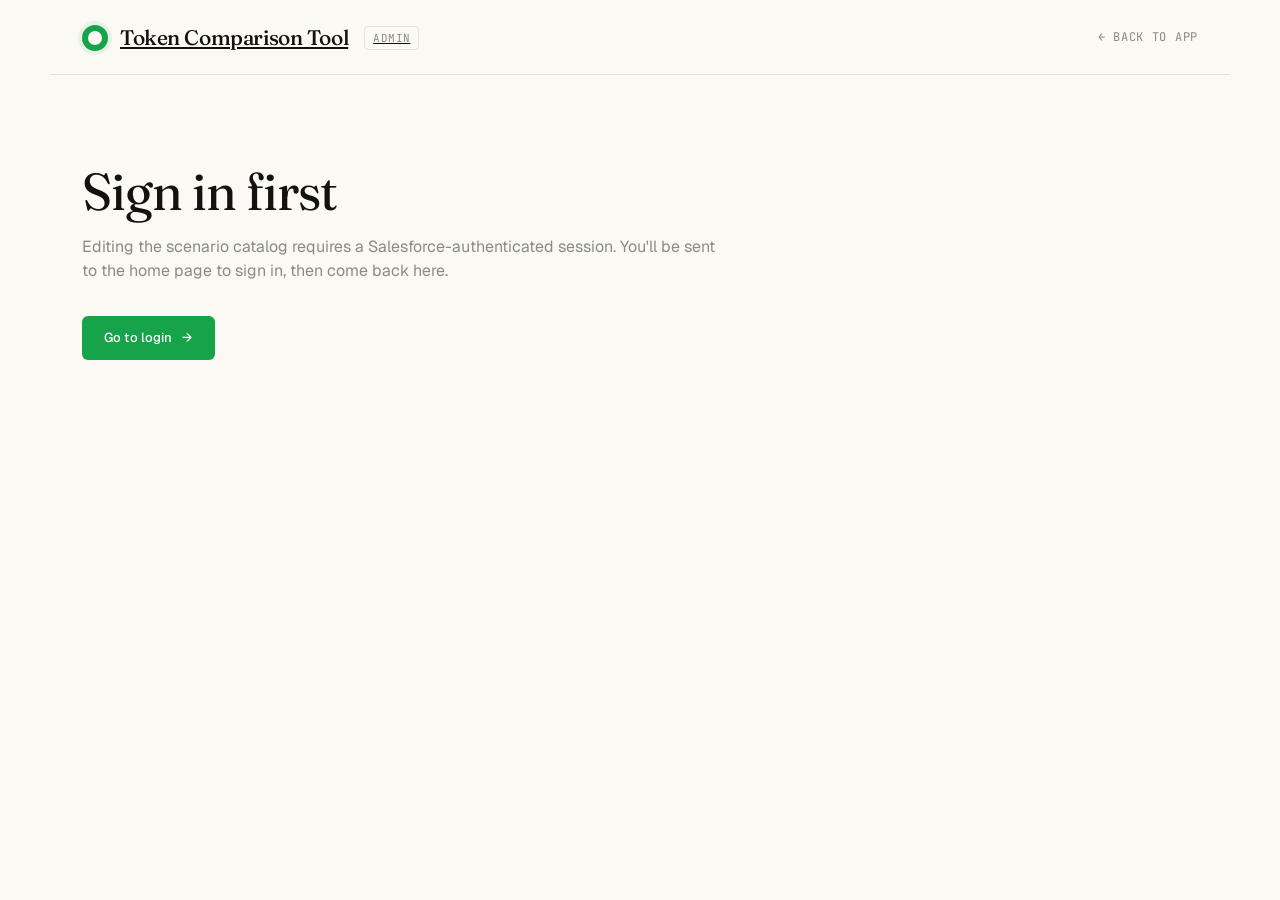
==== commit 4bd1498f: "fix(admin): gate on SF OAuth session instead of separate ADMIN_TOKEN The admin page was asking for a" ====
--- a/static/admin.html
+++ b/static/admin.html
@@ -22,16 +22,10 @@
   </header>
 
   <main class="container">
-    <section id="admin-gate" class="card login-splash">
-      <h1 class="login-title">Admin token</h1>
-      <p class="login-subtitle">This page edits the scenario catalog. Paste the token from <code>heroku config:get ADMIN_TOKEN</code>; it'll be remembered in this browser so you only have to enter it once.</p>
-      <div class="freeform-field">
-        <label for="admin-token-input">Token</label>
-        <input type="password" id="admin-token-input" placeholder="VvYizez5L_…" autocomplete="off">
-      </div>
-      <button class="primary" id="admin-token-submit">Unlock <span aria-hidden="true">→</span></button>
-      <p class="muted login-hint" id="admin-token-hint">The token is only stored in this browser's localStorage; it is not sent anywhere except as an Authorization header on admin API calls.</p>
-      <p class="muted login-error" id="admin-token-error" hidden></p>
+    <section id="admin-gate" class="card login-splash" hidden>
+      <h1 class="login-title">Sign in first</h1>
+      <p class="login-subtitle">Editing the scenario catalog requires a Salesforce-authenticated session. You'll be sent to the home page to sign in, then come back here.</p>
+      <a class="primary login-cta" href="/">Go to login <span aria-hidden="true">→</span></a>
     </section>
 
     <section id="admin-view" class="card" hidden>
@@ -41,7 +35,6 @@
       <div class="admin-actions">
         <button class="primary" id="admin-new-btn">+ New scenario</button>
         <button class="ghost" id="admin-show-inactive-btn">Show inactive</button>
-        <button class="ghost" id="admin-logout-btn">Forget token</button>
       </div>
 
       <table class="admin-table">
@@ -128,24 +121,11 @@
 
   <script>
     (function () {
-      const TOKEN_KEY = "tct_admin_token";
       const $ = (id) => document.getElementById(id);
 
-      function getToken() { return localStorage.getItem(TOKEN_KEY) || ""; }
-      function setToken(t) { localStorage.setItem(TOKEN_KEY, t); }
-      function clearToken() { localStorage.removeItem(TOKEN_KEY); }
-
-      function authHeaders() {
-        return { "Authorization": "Bearer " + getToken() };
-      }
-
-      async function probeToken(token) {
-        const r = await fetch("/api/admin/scenarios", {
-          headers: { "Authorization": "Bearer " + token },
-          cache: "no-store",
-        });
-        return r.status;
-      }
+      // Auth model: same browser session that completed Salesforce
+      // OAuth on / has admin access here. Cookie travels automatically;
+      // no extra Authorization header needed.
 
       function showGate() {
         $("admin-gate").hidden = false;
@@ -156,37 +136,6 @@
         $("admin-view").hidden = false;
         loadCatalog();
       }
-
-      $("admin-token-submit").addEventListener("click", async () => {
-        const t = $("admin-token-input").value.trim();
-        $("admin-token-error").hidden = true;
-        if (!t) {
-          $("admin-token-error").textContent = "Token is empty.";
-          $("admin-token-error").hidden = false;
-          return;
-        }
-        const status = await probeToken(t);
-        if (status === 200) {
-          setToken(t);
-          showCatalog();
-        } else if (status === 401) {
-          $("admin-token-error").textContent = "Token rejected by the server.";
-          $("admin-token-error").hidden = false;
-        } else if (status === 503) {
-          $("admin-token-error").textContent =
-            "Admin endpoints are disabled (ADMIN_TOKEN not set on the server).";
-          $("admin-token-error").hidden = false;
-        } else {
-          $("admin-token-error").textContent =
-            "Unexpected status " + status + " from the server.";
-          $("admin-token-error").hidden = false;
-        }
-      });
-
-      $("admin-logout-btn").addEventListener("click", () => {
-        clearToken();
-        location.reload();
-      });
 
       // ─── Scenario list ─────────────────────────────────────────────
       let showInactive = false;
@@ -201,8 +150,8 @@
 
       async function loadCatalog() {
         $("admin-summary").textContent = "Loading…";
-        const r = await fetch("/api/admin/scenarios", { headers: authHeaders(), cache: "no-store" });
-        if (r.status === 401) { clearToken(); location.reload(); return; }
+        const r = await fetch("/api/admin/scenarios", { cache: "no-store" });
+        if (r.status === 401) { showGate(); return; }
         const body = await r.json();
         allScenarios = body.scenarios || [];
         $("admin-summary").textContent =
@@ -316,7 +265,7 @@
         const method = editingId ? "PUT" : "POST";
         const r = await fetch(url, {
           method,
-          headers: { ...authHeaders(), "Content-Type": "application/json" },
+          headers: { "Content-Type": "application/json" },
           body: JSON.stringify(payload),
         });
         if (r.ok) {
@@ -340,7 +289,7 @@
       async function softDelete(id) {
         if (!confirm("Soft-delete " + id + "?\n\nIt will disappear from the catalog but historical reports referencing it will still resolve title/category.")) return;
         const r = await fetch("/api/admin/scenarios/" + encodeURIComponent(id), {
-          method: "DELETE", headers: authHeaders(),
+          method: "DELETE",
         });
         if (r.ok) await loadCatalog();
         else alert("Delete failed (" + r.status + ").");
@@ -348,7 +297,7 @@
 
       async function restore(id) {
         const r = await fetch("/api/admin/scenarios/" + encodeURIComponent(id) + "/restore", {
-          method: "POST", headers: authHeaders(),
+          method: "POST",
         });
         if (r.ok) await loadCatalog();
         else alert("Restore failed (" + r.status + ").");
@@ -356,11 +305,12 @@
 
       // ─── Bootstrap ─────────────────────────────────────────────────
       async function bootstrap() {
-        const token = getToken();
-        if (!token) { showGate(); return; }
-        const status = await probeToken(token);
-        if (status === 200) showCatalog();
-        else { clearToken(); showGate(); }
+        // Probe the same admin endpoint the rest of the page hits.
+        // 200 → SF session is valid, show the catalog.
+        // 401 → not signed in → tell the user to go log in.
+        const r = await fetch("/api/admin/scenarios", { cache: "no-store" });
+        if (r.status === 200) showCatalog();
+        else showGate();
       }
       bootstrap();
     })();
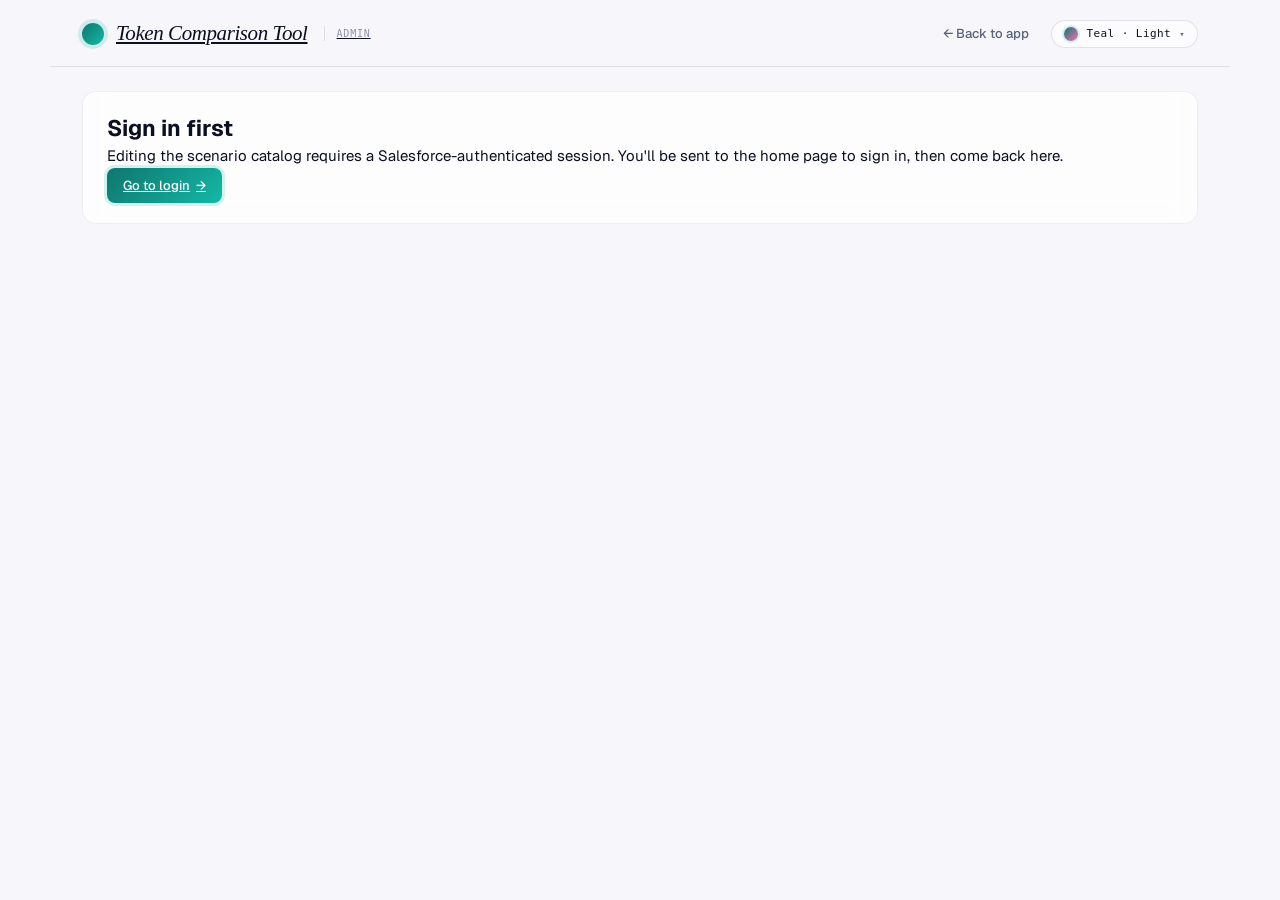
==== commit 8214a46c: "feat(theme): puck dropdown — light/dark + 4 palettes + match-system" ====
--- a/static/admin.html
+++ b/static/admin.html
@@ -3,6 +3,30 @@
 <head>
   <meta charset="utf-8">
   <meta name="viewport" content="width=device-width, initial-scale=1">
+  <script>
+    /* Pre-paint theme: read localStorage, apply data-theme + data-palette
+       before first paint to prevent FOUC. Mirrors the logic in theme.js;
+       keep them in sync. */
+    (function () {
+      try {
+        var raw = localStorage.getItem("tokenmeter_theme");
+        var t = raw ? JSON.parse(raw) : null;
+        var validPals = ["teal-coral","emerald-violet","cyan-amber","forest-terracotta"];
+        if (!t || validPals.indexOf(t.palette) < 0) {
+          t = { mode: "light", palette: "teal-coral", matchSystem: true };
+        }
+        var mode = t.mode;
+        if (t.matchSystem) {
+          mode = window.matchMedia && window.matchMedia("(prefers-color-scheme: dark)").matches ? "dark" : "light";
+        }
+        document.documentElement.dataset.theme = (mode === "dark" ? "dark" : "light");
+        document.documentElement.dataset.palette = t.palette;
+      } catch (e) {
+        document.documentElement.dataset.theme = "light";
+        document.documentElement.dataset.palette = "teal-coral";
+      }
+    })();
+  </script>
   <title>Admin — Token Comparison Tool</title>
   <link rel="preconnect" href="https://fonts.googleapis.com">
   <link rel="preconnect" href="https://fonts.gstatic.com" crossorigin>
@@ -18,6 +42,7 @@
     </a>
     <nav class="header-nav" aria-label="Main">
       <a class="header-link" href="/">← Back to app</a>
+      <div id="theme-puck-mount" class="theme-puck-mount"></div>
     </nav>
   </header>
 
@@ -119,6 +144,8 @@
     </section>
   </main>
 
+  <script src="js/theme.js?v=1"></script>
+  <script src="js/themepuck.js?v=1"></script>
   <script>
     (function () {
       const $ = (id) => document.getElementById(id);
--- a/static/styles.css
+++ b/static/styles.css
@@ -1,2066 +1,11 @@
-/* ============================================================
-   tokenmeter — editorial light theme
-   See claude-code-prompt-light.md / tokenmeter-mockup.html
-   ============================================================ */
-
-:root {
-  /* Surface — warm paper system */
-  --paper-50:  #FBF9F3;
-  --paper-100: #F7F4ED;
-  --paper-200: #F1EDE3;
-  --paper-300: #E8E3D6;
-  --paper-card: #FFFFFF;
-
-  /* Hairlines */
-  --hair:   rgba(20, 18, 14, 0.06);
-  --hair-2: rgba(20, 18, 14, 0.10);
-  --hair-3: rgba(20, 18, 14, 0.18);
-
-  /* Text — warm ink */
-  --ink:        #14120E;
-  --ink-dim:    #5A554C;
-  --ink-mute:   #8E8980;
-  --ink-faint:  #BFB9AD;
-
-  /* Signal */
-  --signal:        #16A34A;
-  --signal-vivid:  #22C55E;
-  --signal-deep:   #14532D;
-  --signal-tint:   rgba(22, 163, 74, 0.08);
-  --signal-edge:   rgba(22, 163, 74, 0.22);
-  --counter:       #4338CA;
-  --counter-vivid: #6366F1;
-  --counter-deep:  #312E81;
-  --counter-tint:  rgba(67, 56, 202, 0.08);
-  --counter-edge:  rgba(67, 56, 202, 0.22);
-  --amber:         #B45309;
-  --amber-edge:    rgba(180, 83, 9, 0.22);
-  --crimson:       #B91C1C;
-  --crimson-edge:  rgba(185, 28, 28, 0.22);
-
-  --serif: 'Fraunces', 'Iowan Old Style', Georgia, serif;
-  --sans:  'Geist', 'Inter Tight', -apple-system, system-ui, sans-serif;
-  --mono:  'JetBrains Mono', 'SF Mono', Menlo, monospace;
-
-  --r-sm: 4px;
-  --r-md: 6px;
-  --r-lg: 10px;
-}
-
-* { box-sizing: border-box; margin: 0; padding: 0; }
-
-html, body {
-  background: var(--paper-50);
-  color: var(--ink);
-  font-family: var(--sans);
-  font-feature-settings: "ss01", "ss02", "cv11";
-  -webkit-font-smoothing: antialiased;
-  -moz-osx-font-smoothing: grayscale;
-  line-height: 1.5;
-  font-size: 15px;
-}
-
-[hidden] { display: none !important; }
-
-/* All numbers: tabular figures */
-.mono, code, .num, .tabular {
-  font-feature-settings: "tnum";
-  font-variant-numeric: tabular-nums;
-}
-
-/* ═════════════════════════════════════════════════════════════
-   Top brand bar
-   ═════════════════════════════════════════════════════════════ */
-.app-header {
-  max-width: 1180px;
-  margin: 0 auto;
-  display: flex;
-  align-items: center;
-  justify-content: space-between;
-  padding: 22px 32px 20px;
-  border-bottom: 1px solid var(--hair-2);
-}
-.brand {
-  display: flex;
-  align-items: center;
-  gap: 12px;
-  font-family: var(--serif);
-  font-weight: 500;
-  font-size: 21px;
-  letter-spacing: -0.02em;
-  color: var(--ink);
-  /* Reset <button> defaults so the brand still reads as a wordmark. */
-  background: transparent;
-  border: 0;
-  padding: 0;
-  cursor: pointer;
-  text-align: left;
-  transition: opacity 160ms ease;
-}
-.brand:hover { opacity: 0.78; }
-.brand:hover .wordmark {
-  text-decoration: underline;
-  text-decoration-color: var(--signal);
-  text-decoration-thickness: 1px;
-  text-underline-offset: 4px;
-}
-.brand:focus-visible {
-  outline: 2px solid var(--signal);
-  outline-offset: 4px;
-  border-radius: 2px;
-}
-.brand .dot {
-  width: 26px; height: 26px;
-  background: var(--signal);
-  border-radius: 50%;
-  position: relative;
-  margin: 0;
-  display: inline-block;
-  box-shadow: 0 0 0 4px var(--signal-tint);
-}
-.brand .dot::after {
-  content: '';
-  position: absolute;
-  inset: 6px;
-  background: var(--paper-50);
-  border-radius: 50%;
-}
-.brand .sub {
-  font-family: var(--mono);
-  font-style: normal;
-  font-size: 11px;
-  color: var(--ink-mute);
-  letter-spacing: 0.04em;
-  text-transform: uppercase;
-  font-weight: 400;
-  margin-left: 4px;
-  padding: 3px 8px;
-  border: 1px solid var(--hair-2);
-  border-radius: var(--r-sm);
-}
-
-.status {
-  font-family: var(--mono);
-  font-size: 11px;
-  letter-spacing: 0.06em;
-  text-transform: uppercase;
-  color: var(--ink-mute);
-  display: flex;
-  align-items: center;
-  gap: 8px;
-}
-.status::before {
-  content: '';
-  width: 6px; height: 6px; border-radius: 50%;
-  background: var(--ink-faint);
-  display: inline-block;
-}
-.status.ok { color: var(--signal); }
-.status.ok::before { background: var(--signal-vivid); box-shadow: 0 0 0 3px var(--signal-tint); }
-.status.err { color: var(--crimson); }
-.status.err::before { background: var(--crimson); }
-
-/* Header right-side nav. Sits next to the status indicator. */
-.header-nav {
-  display: flex;
-  align-items: center;
-  gap: 22px;
-}
-.header-link {
-  font-family: var(--mono);
-  font-size: 12px;
-  letter-spacing: 0.06em;
-  text-transform: uppercase;
-  color: var(--ink-mute);
-  text-decoration: none;
-  padding: 4px 0;
-  border-bottom: 1px solid transparent;
-  transition: color 160ms ease, border-color 160ms ease;
-}
-.header-link:hover {
-  color: var(--ink);
-  border-bottom-color: var(--signal);
-}
-
-/* ═════════════════════════════════════════════════════════════
-   Login splash — gates the entire app
-   ═════════════════════════════════════════════════════════════ */
-.card.login-splash {
-  background: transparent;
-  border: 0;
-  box-shadow: none;
-  padding: 60px 0 24px;
-  max-width: 640px;
-}
-.login-title {
-  font-family: var(--serif);
-  font-weight: 400;
-  font-size: clamp(34px, 4.6vw, 52px);
-  line-height: 1.08;
-  letter-spacing: -0.02em;
-  margin: 0 0 16px;
-}
-.login-subtitle {
-  font-size: 16px;
-  line-height: 1.55;
-  margin: 0 0 32px;
-  color: var(--ink-mute);
-}
-.login-cta {
-  font-size: 15px;
-  padding: 14px 22px;
-}
-.login-hint {
-  font-size: 12px;
-  margin: 14px 0 0;
-}
-.login-error {
-  font-size: 13px;
-  margin-top: 14px;
-  color: var(--crimson);
-}
-
-/* ═════════════════════════════════════════════════════════════
-   Landing chooser — three primary paths
-   ═════════════════════════════════════════════════════════════ */
-.card.landing {
-  /* No card chrome at this level — let the three sub-cards do the
-     visual work against the paper background. */
-  background: transparent;
-  border: 0;
-  box-shadow: none;
-  padding: 32px 0 24px;
-}
-.landing-title {
-  font-family: var(--serif);
-  font-weight: 400;
-  font-size: clamp(34px, 4.6vw, 52px);
-  line-height: 1.08;
-  letter-spacing: -0.02em;
-  margin: 8px 0 14px;
-}
-.landing-subtitle {
-  max-width: 720px;
-  font-size: 16px;
-  line-height: 1.5;
-  margin: 0 0 36px;
-}
-.landing-cards {
-  display: grid;
-  grid-template-columns: repeat(3, 1fr);
-  gap: 20px;
-}
-.landing-card {
-  /* Reset <button> chrome. */
-  appearance: none;
-  background: var(--paper);
-  border: 1px solid var(--hair-2);
-  border-radius: var(--r-md, 12px);
-  padding: 28px 26px 24px;
-  text-align: left;
-  cursor: pointer;
-  display: flex;
-  flex-direction: column;
-  gap: 10px;
-  min-height: 240px;
-  position: relative;
-  transition: border-color 160ms ease, transform 160ms ease, box-shadow 160ms ease;
-  font: inherit;
-  color: inherit;
-}
-.landing-card:hover {
-  border-color: var(--signal);
-  transform: translateY(-2px);
-  box-shadow: 0 6px 18px -8px rgba(20, 20, 20, 0.18);
-}
-.landing-card:focus-visible {
-  outline: 2px solid var(--signal);
-  outline-offset: 3px;
-}
-.landing-card-icon {
-  font-size: 22px;
-  color: var(--signal);
-  font-weight: 500;
-  line-height: 1;
-  margin-bottom: 4px;
-}
-.landing-card-title {
-  font-family: var(--serif);
-  font-weight: 500;
-  font-size: 22px;
-  letter-spacing: -0.01em;
-  line-height: 1.2;
-  color: var(--ink);
-}
-.landing-card-desc {
-  font-size: 13.5px;
-  line-height: 1.55;
-  color: var(--ink-mute);
-  flex: 1;
-}
-.landing-card-cta {
-  margin-top: auto;
-  font-family: var(--mono);
-  font-size: 12px;
-  letter-spacing: 0.04em;
-  color: var(--ink);
-  display: inline-flex;
-  align-items: center;
-  gap: 6px;
-}
-.landing-card:hover .landing-card-cta {
-  color: var(--signal);
-}
-@media (max-width: 800px) {
-  .landing-cards { grid-template-columns: 1fr; }
-}
-
-/* ═════════════════════════════════════════════════════════════
-   Admin page — scenario CRUD
-   ═════════════════════════════════════════════════════════════ */
-.admin-actions {
-  display: flex;
-  gap: 12px;
-  margin: 24px 0;
-  align-items: center;
-  flex-wrap: wrap;
-}
-.admin-actions .ghost { font-size: 13px; }
-
-.admin-table {
-  width: 100%;
-  border-collapse: collapse;
-  font-size: 14px;
-  margin-top: 8px;
-}
-.admin-table th {
-  text-align: left;
-  font-family: var(--mono);
-  font-size: 11px;
-  letter-spacing: 0.06em;
-  text-transform: uppercase;
-  color: var(--ink-mute);
-  padding: 8px 10px;
-  border-bottom: 1px solid var(--hair-2);
-}
-.admin-table td {
-  padding: 12px 10px;
-  border-bottom: 1px solid var(--hair-1, #f0eee8);
-  vertical-align: middle;
-}
-.admin-table td.mono { font-family: var(--mono); font-size: 12px; }
-.admin-table tr.inactive td {
-  opacity: 0.55;
-  font-style: italic;
-}
-.admin-row-actions {
-  display: flex;
-  gap: 8px;
-  justify-content: flex-end;
-}
-.admin-row-actions .ghost {
-  font-size: 12px;
-  padding: 6px 10px;
-}
-.admin-row-actions .danger {
-  color: var(--crimson);
-}
-.admin-row-actions .danger:hover {
-  background: var(--crimson-tint, rgba(192, 56, 56, 0.08));
-}
-
-.admin-form-overlay {
-  position: fixed;
-  inset: 0;
-  background: rgba(20, 20, 20, 0.45);
-  display: flex;
-  align-items: flex-start;
-  justify-content: center;
-  padding: 60px 20px;
-  z-index: 1000;
-  overflow-y: auto;
-}
-.admin-form-card {
-  background: var(--paper, #fff);
-  border-radius: var(--r-md, 12px);
-  padding: 32px;
-  max-width: 720px;
-  width: 100%;
-  box-shadow: 0 24px 60px -20px rgba(20, 20, 20, 0.4);
-}
-.admin-form-card h2 {
-  font-family: var(--serif);
-  font-size: 28px;
-  margin: 0 0 8px;
-  font-weight: 500;
-}
-.admin-form-row {
-  display: grid;
-  grid-template-columns: 1fr 1fr;
-  gap: 16px;
-}
-.admin-form-actions {
-  display: flex;
-  justify-content: flex-end;
-  gap: 12px;
-  margin-top: 16px;
-}
-.form-hint {
-  font-size: 12px;
-  margin: 4px 0 0;
-}
-
-/* "← Back to home" link on the setup-view */
-.back-link {
-  display: inline-block;
-  font-family: var(--mono);
-  font-size: 12px;
-  letter-spacing: 0.04em;
-  color: var(--ink-mute);
-  text-decoration: none;
-  margin-bottom: 24px;
-  border-bottom: 1px solid transparent;
-  transition: color 160ms ease, border-color 160ms ease;
-}
-.back-link:hover {
-  color: var(--ink);
-  border-bottom-color: var(--ink-mute);
-}
-
-/* When the freeform / load-report card is shown standalone (because the
-   user clicked into it from the landing page), promote its heading to
-   match the catalog title scale rather than the secondary h3 size. */
-.freeform.standalone .catalog-title {
-  margin-bottom: 14px;
-}
-.freeform.standalone {
-  border-top: 0;
-  margin-top: 0;
-  padding-top: 0;
-}
-
-/* ═════════════════════════════════════════════════════════════
-   Container + stepper (scenario tabs)
-   ═════════════════════════════════════════════════════════════ */
-.container {
-  max-width: 1180px;
-  margin: 0 auto;
-  padding: 28px 32px 80px;
-}
-
-.stepper {
-  display: flex;
-  align-items: center;
-  gap: 0;
-  margin: 18px 0 32px;
-  border-bottom: 1px solid var(--hair-2);
-  flex-wrap: wrap;
-}
-.stepper .step {
-  font-family: var(--mono);
-  font-size: 12px;
-  letter-spacing: 0.04em;
-  color: var(--ink-mute);
-  padding: 12px 18px;
-  border: none;
-  background: transparent;
-  cursor: pointer;
-  position: relative;
-  transition: color 160ms ease;
-  display: inline-flex;
-  align-items: center;
-  gap: 8px;
-  border-radius: 0;
-}
-.stepper .step::before {
-  content: '';
-  width: 6px;
-  height: 6px;
-  border-radius: 50%;
-  background: var(--ink-faint);
-  display: inline-block;
-}
-.stepper .step:hover { color: var(--ink-dim); }
-.stepper .step.active { color: var(--ink); }
-.stepper .step.active::after {
-  content: '';
-  position: absolute;
-  inset: auto 0 -1px 0;
-  height: 2px;
-  background: var(--signal);
-}
-.stepper .step.done { color: var(--ink-dim); }
-.stepper .step.done::before { background: var(--signal-vivid); }
-.stepper .step.error { color: var(--crimson); }
-.stepper .step.error::before { background: var(--crimson); }
-.stepper .step[data-sid="summary"] { margin-left: auto; }
-
-/* Freeform-scenario tabs read distinct from catalog ones — they keep
-   the mono font but use the indigo signal color for their dot, since
-   freeform is conceptually closer to "a custom prompt" than "a catalog
-   scenario". The label keeps mono+upright per the global typography
-   restraint rules. */
-.stepper .step.freeform::before { background: var(--counter); }
-.stepper .step.freeform.active::after { background: var(--counter); }
-.stepper .step.freeform.done::before { background: var(--counter-vivid); }
-
-/* ═════════════════════════════════════════════════════════════
-   Cards (flat white on cream — no shadow)
-   ═════════════════════════════════════════════════════════════ */
-.card {
-  background: transparent;
-  border: 0;
-  padding: 0;
-  margin: 0 0 8px 0;
-}
-.card.boxed {
-  background: var(--paper-card);
-  border: 1px solid var(--hair-2);
-  border-radius: var(--r-lg);
-  padding: 28px 32px;
-  margin-bottom: 18px;
-}
-
-.muted { color: var(--ink-dim); }
-
-/* ═════════════════════════════════════════════════════════════
-   Buttons
-   ═════════════════════════════════════════════════════════════ */
-.primary {
-  background: var(--signal);
-  color: white;
-  border: 0;
-  border-radius: var(--r-md);
-  padding: 12px 22px;
-  font-family: var(--sans);
-  font-size: 13px;
-  font-weight: 500;
-  letter-spacing: 0.01em;
-  cursor: pointer;
-  display: inline-flex;
-  align-items: center;
-  gap: 10px;
-  text-decoration: none;
-  transition: all 200ms ease;
-}
-.primary:hover {
-  background: var(--signal-deep);
-  box-shadow: 0 0 0 4px var(--signal-tint);
-}
-.primary:disabled {
-  background: var(--paper-300);
-  color: var(--ink-mute);
-  cursor: not-allowed;
-  box-shadow: none;
-}
-
-.secondary {
-  background: transparent;
-  color: var(--ink);
-  border: 1px solid var(--hair-3);
-  border-radius: var(--r-md);
-  padding: 9px 16px;
-  font-family: var(--mono);
-  font-size: 12px;
-  letter-spacing: 0.04em;
-  cursor: pointer;
-  transition: all 160ms ease;
-}
-.secondary:hover { border-color: var(--ink-dim); }
-
-.ghost {
-  background: transparent;
-  color: var(--ink);
-  border: 1px solid var(--hair-3);
-  border-radius: var(--r-md);
-  padding: 10px 18px;
-  font-family: var(--mono);
-  font-size: 12px;
-  letter-spacing: 0.04em;
-  cursor: pointer;
-}
-.ghost:hover { border-color: var(--ink-dim); }
-
-/* ═════════════════════════════════════════════════════════════
-   Catalog (setup view)
-   ═════════════════════════════════════════════════════════════ */
-.catalog-title {
-  font-family: var(--serif);
-  font-weight: 400;
-  font-size: 40px;
-  line-height: 1.12;
-  letter-spacing: -0.025em;
-  color: var(--ink);
-  max-width: 820px;
-  margin-bottom: 18px;
-}
-.catalog-title em {
-  font-style: italic;
-  color: var(--ink-dim);
-  font-weight: 300;
-}
-
-.catalog-meta {
-  display: flex;
-  gap: 12px;
-  align-items: center;
-  margin: 10px 0 30px;
-  flex-wrap: wrap;
-}
-.catalog-meta .pill {
-  font-family: var(--mono);
-  font-size: 11px;
-  color: var(--ink-dim);
-  letter-spacing: 0.06em;
-  text-transform: uppercase;
-  padding: 4px 10px;
-  border: 1px solid var(--hair-2);
-  border-radius: var(--r-sm);
-  background: transparent;
-}
-
-.scenario-list {
-  list-style: none;
-  background: var(--paper-card);
-  border: 1px solid var(--hair-2);
-  border-radius: var(--r-lg);
-  overflow: hidden;
-  margin: 0;
-  padding: 0;
-}
-.scenario-list li {
-  display: grid;
-  grid-template-columns: 36px 60px 1fr auto auto;
-  gap: 18px;
-  align-items: center;
-  padding: 16px 22px;
-  border-bottom: 1px solid var(--hair);
-  transition: background 160ms ease;
-}
-.scenario-list li:last-child { border-bottom: 0; }
-.scenario-list li:not(.scenario-list-header):hover { background: var(--paper-100); }
-
-/* Header row — column titles + master checkbox. Uses the same grid
-   columns as data rows so labels align with their data. */
-.scenario-list-header {
-  background: var(--paper-100);
-  border-bottom: 1px solid var(--hair-2) !important;
-  cursor: default;
-}
-.scenario-list-header .col-id,
-.scenario-list-header .col-title,
-.scenario-list-header .col-scope,
-.scenario-list-header .col-difficulty {
-  font-family: var(--mono);
-  font-size: 10px;
-  color: var(--ink-mute);
-  letter-spacing: 0.1em;
-  text-transform: uppercase;
-  font-weight: 500;
-}
-/* The master checkbox uses the same green-fill style as data rows,
-   plus an indeterminate-state dash for partial selection. */
-.scenario-list-header input[type="checkbox"]:indeterminate {
-  background: var(--signal);
-  border-color: var(--signal);
-}
-.scenario-list-header input[type="checkbox"]:indeterminate::after {
-  content: '';
-  position: absolute;
-  left: 3px; top: 7px;
-  width: 9px; height: 2px;
-  background: #fff;
-  border: 0;
-  transform: none;
-}
-
-.scenario-list input[type="checkbox"] {
-  appearance: none;
-  -webkit-appearance: none;
-  width: 18px; height: 18px;
-  border: 1.5px solid var(--hair-3);
-  border-radius: var(--r-sm);
-  background: var(--paper-50);
-  position: relative;
-  cursor: pointer;
-  margin: 0;
-  transition: all 160ms ease;
-}
-.scenario-list input[type="checkbox"]:checked {
-  border-color: var(--signal);
-  background: var(--signal);
-}
-.scenario-list input[type="checkbox"]:checked::after {
-  content: '';
-  position: absolute;
-  left: 4px; top: 1px;
-  width: 5px; height: 9px;
-  border-right: 2px solid #fff;
-  border-bottom: 2px solid #fff;
-  transform: rotate(45deg);
-}
-
-.scenario-list .sid {
-  font-family: var(--mono);
-  font-size: 11px;
-  color: var(--ink-mute);
-  letter-spacing: 0.04em;
-}
-.scenario-list .stitle {
-  font-size: 14px;
-  color: var(--ink);
-}
-.scenario-list .stitle strong { font-weight: 500; }
-.scenario-list .stitle em {
-  font-family: inherit;
-  font-style: normal;
-  color: var(--ink-dim);
-  font-weight: 400;
-  font-size: 15px;
-}
-.scenario-list .scope {
-  font-family: var(--mono);
-  font-size: 10px;
-  color: var(--ink-mute);
-  letter-spacing: 0.08em;
-  text-transform: uppercase;
-}
-.scenario-list .stag {
-  font-family: var(--mono);
-  font-size: 10px;
-  letter-spacing: 0.08em;
-  text-transform: uppercase;
-  padding: 4px 9px;
-  border-radius: var(--r-sm);
-  border: 1px solid var(--hair-2);
-  color: var(--ink-mute);
-  background: transparent;
-}
-.scenario-list .stag.simple  { color: var(--signal-deep); border-color: var(--signal-edge); }
-.scenario-list .stag.medium  { color: var(--amber);       border-color: var(--amber-edge); }
-.scenario-list .stag.complex { color: var(--crimson);     border-color: var(--crimson-edge); }
-
-.controls {
-  margin-top: 28px;
-  background: var(--paper-card);
-  border: 1px solid var(--hair-2);
-  border-radius: var(--r-lg);
-  padding: 22px 26px;
-  display: grid;
-  grid-template-columns: repeat(3, auto) 1fr auto;
-  gap: 26px;
-  align-items: end;
-}
-.controls label {
-  display: flex;
-  flex-direction: column;
-  gap: 8px;
-  font-family: var(--mono);
-  font-size: 10px;
-  color: var(--ink-mute);
-  letter-spacing: 0.08em;
-  text-transform: uppercase;
-}
-.controls select, .controls input {
-  background: var(--paper-100);
-  border: 1px solid var(--hair-2);
-  border-radius: var(--r-md);
-  padding: 9px 12px;
-  color: var(--ink);
-  font-family: var(--mono);
-  font-size: 13px;
-  min-width: 110px;
-  font-variant-numeric: tabular-nums;
-}
-.controls select:focus, .controls input:focus {
-  outline: none;
-  border-color: var(--signal);
-}
-.controls .primary { margin-left: auto; }
-
-/* ───────────────  Free-format scenario card  ─────────────── */
-.freeform {
-  margin-top: 28px;
-  background: var(--paper-card);
-  border: 1px solid var(--hair-2);
-  border-radius: var(--r-lg);
-  padding: 24px 28px;
-}
-.freeform-title {
-  font-family: var(--serif);
-  font-weight: 400;
-  font-size: 22px;
-  letter-spacing: -0.01em;
-  color: var(--ink);
-  margin: 0 0 6px 0;
-}
-.freeform > p.muted {
-  font-size: 14px;
-  color: var(--ink-dim);
-  line-height: 1.6;
-  margin: 0 0 18px 0;
-}
-.freeform-field {
-  display: flex;
-  flex-direction: column;
-  gap: 8px;
-  margin: 0 0 14px 0;
-}
-.freeform-field > span {
-  font-family: var(--mono);
-  font-size: 10px;
-  color: var(--ink-mute);
-  letter-spacing: 0.08em;
-  text-transform: uppercase;
-}
-.freeform-field .freeform-optional {
-  color: var(--ink-faint);
-  text-transform: none;
-  letter-spacing: 0;
-  font-size: 10px;
-  margin-left: 6px;
-}
-.freeform-field input,
-.freeform-field textarea {
-  background: var(--paper-100);
-  border: 1px solid var(--hair-2);
-  border-radius: var(--r-md);
-  padding: 10px 14px;
-  color: var(--ink);
-  font-family: var(--sans);
-  font-size: 14px;
-  line-height: 1.55;
-  width: 100%;
-  resize: vertical;
-}
-.freeform-field input { font-family: var(--sans); }
-.freeform-field textarea { min-height: 120px; }
-.freeform-field input:focus,
-.freeform-field textarea:focus {
-  outline: none;
-  border-color: var(--signal);
-}
-.freeform-controls {
-  display: flex;
-  gap: 18px;
-  align-items: end;
-  flex-wrap: wrap;
-  margin: 6px 0 14px;
-  padding: 14px 16px;
-  background: var(--paper-50);
-  border: 1px solid var(--hair-2);
-  border-radius: var(--r-md);
-}
-.freeform-controls label {
-  display: flex;
-  flex-direction: column;
-  gap: 8px;
-  font-family: var(--mono);
-  font-size: 10px;
-  color: var(--ink-mute);
-  letter-spacing: 0.08em;
-  text-transform: uppercase;
-}
-.freeform-controls select {
-  background: var(--paper-100);
-  border: 1px solid var(--hair-2);
-  border-radius: var(--r-md);
-  padding: 9px 12px;
-  color: var(--ink);
-  font-family: var(--mono);
-  font-size: 13px;
-  min-width: 110px;
-  font-variant-numeric: tabular-nums;
-}
-.freeform-controls select:focus {
-  outline: none;
-  border-color: var(--signal);
-}
-
-.freeform-actions {
-  display: flex;
-  align-items: center;
-  gap: 16px;
-  margin-top: 8px;
-}
-.freeform-actions .muted {
-  font-size: 13px;
-  color: var(--ink-dim);
-  flex: 1;
-}
-.freeform-actions .primary { margin-left: auto; }
-
-/* File input — match the cream/hairline style of other freeform inputs */
-.freeform-field input[type="file"] {
-  background: var(--paper-100);
-  border: 1px solid var(--hair-2);
-  border-radius: var(--r-md);
-  padding: 8px 12px;
-  font-family: var(--mono);
-  font-size: 12px;
-  color: var(--ink-dim);
-  cursor: pointer;
-}
-.freeform-field input[type="file"]::file-selector-button {
-  background: var(--paper-card);
-  border: 1px solid var(--hair-2);
-  border-radius: var(--r-sm);
-  padding: 4px 12px;
-  margin-right: 12px;
-  font-family: var(--mono);
-  font-size: 11px;
-  letter-spacing: 0.04em;
-  color: var(--ink);
-  cursor: pointer;
-  transition: all 160ms ease;
-}
-.freeform-field input[type="file"]::file-selector-button:hover {
-  border-color: var(--ink-dim);
-  background: var(--paper-200);
-}
-
-.remediation {
-  background: rgba(180, 83, 9, 0.06);
-  border: 1px solid var(--amber-edge);
-  color: var(--ink);
-  padding: 14px 18px;
-  margin-top: 18px;
-  border-radius: var(--r-md);
-  font-size: 13px;
-  line-height: 1.55;
-}
-.remediation strong { color: var(--amber); font-weight: 500; }
-.remediation ul { padding-left: 20px; margin-top: 8px; }
-.remediation li { margin: 4px 0; }
-
-.sf-login-row {
-  display: flex;
-  gap: 14px;
-  align-items: center;
-  margin-top: 18px;
-  font-family: var(--mono);
-  font-size: 11px;
-  color: var(--ink-mute);
-  letter-spacing: 0.04em;
-}
-
-/* ═════════════════════════════════════════════════════════════
-   Progress view
-   ═════════════════════════════════════════════════════════════ */
-#progress-view {
-  background: var(--paper-card);
-  border: 1px solid var(--hair-2);
-  border-radius: var(--r-lg);
-  padding: 28px 32px;
-  margin-bottom: 18px;
-}
-#progress-view h2 {
-  font-family: var(--serif);
-  font-weight: 400;
-  font-size: 24px;
-  letter-spacing: -0.01em;
-  margin-bottom: 16px;
-}
-.progress-bar {
-  height: 6px;
-  background: var(--paper-200);
-  border-radius: 999px;
-  overflow: hidden;
-  margin: 16px 0;
-}
-.progress-bar .fill {
-  height: 100%;
-  background: var(--signal-vivid);
-  width: 0%;
-  transition: width 220ms ease;
-}
-#progress-text {
-  font-family: var(--mono);
-  font-size: 12px;
-  letter-spacing: 0.04em;
-  color: var(--ink-dim);
-}
-
-/* ═════════════════════════════════════════════════════════════
-   Scenario detail
-   ═════════════════════════════════════════════════════════════ */
-.scenario-head { margin: 8px 0 32px; }
-.scenario-head h2 {
-  font-family: var(--serif);
-  font-weight: 400;
-  font-size: 40px;
-  line-height: 1.12;
-  letter-spacing: -0.025em;
-  color: var(--ink);
-  margin-bottom: 14px;
-}
-.scenario-head h2 em {
-  font-style: italic;
-  color: var(--ink-dim);
-  font-weight: 300;
-}
-#sv-meta {
-  font-family: var(--mono);
-  font-size: 11px;
-  color: var(--ink-mute);
-  letter-spacing: 0.08em;
-  text-transform: uppercase;
-  display: flex;
-  gap: 14px;
-  align-items: center;
-  margin-bottom: 18px;
-  flex-wrap: wrap;
-}
-#sv-meta .crumb-tag {
-  padding: 3px 8px;
-  border: 1px solid var(--hair-2);
-  border-radius: var(--r-sm);
-  color: var(--ink-dim);
-}
-#sv-meta .crumb-tag.simple  { color: var(--signal-deep); border-color: var(--signal-edge); }
-#sv-meta .crumb-tag.medium  { color: var(--amber);       border-color: var(--amber-edge); }
-#sv-meta .crumb-tag.complex { color: var(--crimson);     border-color: var(--crimson-edge); }
-#sv-meta .breadcrumb-id { color: var(--ink); font-weight: 500; }
-
-.scenario-head blockquote {
-  font-family: var(--sans);
-  font-size: 15px;
-  color: var(--ink-dim);
-  line-height: 1.6;
-  font-weight: 400;
-  max-width: 780px;
-  padding-left: 18px;
-  border-left: 2px solid var(--ink-faint);
-  margin: 0;
-  background: transparent;
-}
-
-/* ───────────────  Verdict bar  ─────────────── */
-.verdict {
-  margin-top: 32px;
-  display: flex;
-  align-items: stretch;
-  background: linear-gradient(90deg, var(--signal-tint), transparent 70%);
-  border: 1px solid var(--signal-edge);
-  border-radius: var(--r-lg);
-  padding: 18px 24px;
-  gap: 24px;
-}
-.verdict.mcp-win {
-  background: linear-gradient(90deg, var(--counter-tint), transparent 70%);
-  border-color: var(--counter-edge);
-}
-.verdict.tied {
-  background: linear-gradient(90deg, rgba(20,18,14,0.04), transparent 70%);
-  border-color: var(--hair-2);
-}
-.verdict-icon {
-  width: 36px; height: 36px;
-  border-radius: 50%;
-  background: var(--paper-card);
-  border: 1px solid var(--signal);
-  color: var(--signal);
-  font-family: var(--mono);
-  font-size: 14px;
-  flex-shrink: 0;
-  display: flex;
-  align-items: center;
-  justify-content: center;
-}
-.verdict.mcp-win .verdict-icon { border-color: var(--counter); color: var(--counter); }
-.verdict.tied .verdict-icon { border-color: var(--hair-3); color: var(--ink-dim); }
-.verdict-text {
-  flex: 1;
-  align-self: center;
-  font-family: var(--serif);
-  font-size: 19px;
-  line-height: 1.45;
-  letter-spacing: -0.01em;
-  color: var(--ink);
-}
-.verdict-text strong {
-  font-weight: 500;
-  color: var(--signal-deep);
-}
-.verdict.mcp-win .verdict-text strong { color: var(--counter-deep); }
-.verdict.tied .verdict-text strong { color: var(--ink); }
-.verdict-num {
-  align-self: center;
-  text-align: right;
-  font-family: var(--mono);
-  font-size: 11px;
-  color: var(--ink-mute);
-  letter-spacing: 0.08em;
-  text-transform: uppercase;
-  line-height: 1.6;
-}
-.verdict-num .delta {
-  display: block;
-  margin-top: 4px;
-  color: var(--ink);
-  font-size: 13px;
-  text-transform: none;
-  letter-spacing: 0;
-  font-variant-numeric: tabular-nums;
-}
-
-/* ───────────────  Compare cards  ─────────────── */
-.dual {
-  display: grid;
-  grid-template-columns: 1fr 1fr;
-  gap: 18px;
-  margin-top: 36px;
-}
-.panel {
-  background: var(--paper-card);
-  border: 1px solid var(--hair-2);
-  border-radius: var(--r-lg);
-  padding: 26px 28px;
-  position: relative;
-  overflow: hidden;
-}
-.panel::before {
-  content: '';
-  position: absolute;
-  top: 0; left: 0; right: 0;
-  height: 2px;
-}
-.panel.native::before { background: var(--signal); }
-.panel.mcp::before    { background: var(--counter); }
-
-.panel h3 {
-  font-family: var(--mono);
-  font-size: 11px;
-  letter-spacing: 0.1em;
-  text-transform: uppercase;
-  font-weight: 500;
-  margin: 0;
-  display: flex;
-  align-items: center;
-  gap: 10px;
-}
-.panel h3::before {
-  content: '';
-  width: 10px; height: 10px;
-  border-radius: 2px;
-}
-.panel.native h3 { color: var(--signal-deep); }
-.panel.native h3::before { background: var(--signal-vivid); }
-.panel.mcp h3    { color: var(--counter-deep); }
-.panel.mcp h3::before { background: var(--counter-vivid); }
-
-.panel-status {
-  font-family: var(--mono);
-  font-size: 11px;
-  color: var(--ink-mute);
-  letter-spacing: 0.04em;
-  margin: 8px 0 22px;
-}
-.panel-status.running::before { content: "● "; color: var(--signal-vivid); }
-.panel-status.done::before    { content: "✓ "; color: var(--signal); }
-.panel-status.error::before   { content: "⚠ "; color: var(--crimson); }
-
-.hero {
-  font-family: var(--serif);
-  font-weight: 300;
-  font-size: 64px;
-  line-height: 1;
-  letter-spacing: -0.04em;
-  margin-bottom: 4px;
-  color: var(--ink);
-  font-feature-settings: "tnum";
-  font-variant-numeric: tabular-nums;
-}
-.hero-label {
-  font-family: var(--mono);
-  font-size: 11px;
-  color: var(--ink-mute);
-  letter-spacing: 0.08em;
-  text-transform: uppercase;
-  margin-bottom: 22px;
-}
-
-.panel-meta {
-  display: grid;
-  grid-template-columns: 1fr 1fr;
-  gap: 18px;
-  padding: 16px 0;
-  border-top: 1px solid var(--hair);
-  border-bottom: 1px solid var(--hair);
-  margin-bottom: 16px;
-}
-.panel-meta > div {
-  font-family: var(--mono);
-  font-size: 10px;
-  color: var(--ink-mute);
-  letter-spacing: 0.08em;
-  text-transform: uppercase;
-}
-.panel-meta span {
-  display: block;
-  margin-top: 4px;
-  font-family: var(--mono);
-  font-size: 17px;
-  font-weight: 500;
-  color: var(--ink);
-  letter-spacing: 0;
-  text-transform: none;
-  font-variant-numeric: tabular-nums;
-}
-.panel.native .panel-meta .cost-win { color: var(--signal-deep); }
-.panel.mcp .panel-meta .cost-win    { color: var(--counter-deep); }
-
-.tools {
-  list-style: none;
-  padding: 0;
-  margin: 4px 0 0;
-  font-family: var(--mono);
-  font-size: 12px;
-  line-height: 1.55;
-  color: var(--ink-dim);
-}
-.tools li {
-  padding: 6px 0;
-  border-bottom: 1px solid var(--hair);
-  word-break: break-all;
-}
-.tools li:last-child { border-bottom: 0; }
-.tools li::before { content: ""; }
-.tools li strong {
-  display: inline-block;
-  padding: 2px 7px;
-  background: var(--paper-200);
-  border: 1px solid var(--hair-2);
-  border-radius: var(--r-sm);
-  color: var(--ink);
-  margin-right: 8px;
-  font-size: 11px;
-  font-weight: 500;
-}
-.panel.native .tools li strong { color: var(--signal-deep); }
-.panel.mcp .tools li strong    { color: var(--counter-deep); }
-.tools li code {
-  font-family: var(--mono);
-  font-size: 12px;
-  color: var(--ink-dim);
-  background: transparent;
-}
-
-/* ───────────────  Comparison chart (custom HTML bars)  ─────────────── */
-.results-card {
-  margin-top: 36px;
-  background: var(--paper-card);
-  border: 1px solid var(--hair-2);
-  border-radius: var(--r-lg);
-  padding: 28px 32px 22px;
-  text-align: left;
-}
-.headline {
-  font-family: var(--serif);
-  font-weight: 400;
-  font-size: 22px;
-  letter-spacing: -0.01em;
-  color: var(--ink);
-  margin: 0;
-}
-.headline em {
-  font-style: normal;
-  color: var(--signal-deep);
-  font-weight: 500;
-}
-.headline.mcp em { color: var(--counter-deep); }
-
-.chart-head {
-  display: flex;
-  align-items: baseline;
-  justify-content: space-between;
-  margin-bottom: 22px;
-  padding-bottom: 16px;
-  border-bottom: 1px solid var(--hair);
-  gap: 24px;
-  flex-wrap: wrap;
-}
-.legend-inline {
-  display: flex;
-  gap: 18px;
-  font-family: var(--mono);
-  font-size: 11px;
-  letter-spacing: 0.04em;
-  text-transform: uppercase;
-  color: var(--ink-dim);
-}
-.legend-inline span {
-  display: inline-flex;
-  align-items: center;
-  gap: 8px;
-}
-.legend-inline .sw {
-  width: 12px; height: 4px; border-radius: 1px;
-}
-.legend-inline .sw.native { background: var(--signal-vivid); }
-.legend-inline .sw.mcp    { background: var(--counter-vivid); }
-
-.chart-rows { display: flex; flex-direction: column; }
-.chart-row {
-  display: grid;
-  grid-template-columns: 110px 1fr 90px;
-  gap: 18px;
-  align-items: center;
-  padding: 14px 0;
-  border-bottom: 1px solid var(--hair);
-}
-.chart-row:last-child { border-bottom: none; }
-.chart-row .axis {
-  font-family: var(--mono);
-  font-size: 10px;
-  color: var(--ink-mute);
-  letter-spacing: 0.08em;
-  text-transform: uppercase;
-}
-.chart-row .bars {
-  display: flex;
-  flex-direction: column;
-  gap: 6px;
-  min-width: 0;
-}
-.chart-row .bar {
-  height: 14px;
-  border-radius: 2px;
-  position: relative;
-  min-width: 32px;
-}
-.chart-row .bar.native { background: var(--signal-vivid); }
-.chart-row .bar.mcp    { background: var(--counter-vivid); }
-.chart-row .bar-label {
-  position: absolute;
-  right: 8px;
-  top: 0;
-  font-family: var(--mono);
-  font-size: 10px;
-  color: #fff;
-  font-weight: 500;
-  line-height: 14px;
-  font-variant-numeric: tabular-nums;
-}
-.chart-row .delta {
-  font-family: var(--mono);
-  font-size: 12px;
-  text-align: right;
-  color: var(--signal-deep);
-  font-variant-numeric: tabular-nums;
-}
-.chart-row .delta.up { color: var(--crimson); }
-.chart-row .delta.flat { color: var(--ink-mute); }
-
-/* ───────────────  Editorial "Why these numbers differ"  ─────────────── */
-.trace-card {
-  margin-top: 48px;
-  padding: 0;
-  background: transparent;
-  border: 0;
-  box-shadow: none;
-}
-.trace-card .editorial {
-  display: grid;
-  grid-template-columns: 200px 1fr;
-  gap: 48px;
-  border-top: 1px solid var(--hair-2);
-  padding-top: 32px;
-  margin-bottom: 48px;
-}
-.trace-card .ed-label {
-  font-family: var(--mono);
-  font-size: 11px;
-  color: var(--ink-mute);
-  letter-spacing: 0.1em;
-  text-transform: uppercase;
-}
-.trace-card .ed-label .marker {
-  display: block;
-  width: 24px;
-  height: 1px;
-  background: var(--signal);
-  margin-bottom: 12px;
-}
-.trace-card .explanation {
-  font-family: var(--serif);
-  font-size: 17px;
-  line-height: 1.65;
-  color: var(--ink);
-  font-weight: 400;
-  max-width: 680px;
-  font-style: normal;
-}
-.trace-card .explanation code,
-.trace-card .explanation strong {
-  font-family: var(--mono);
-  font-size: 14px;
-  background: var(--signal-tint);
-  color: var(--signal-deep);
-  padding: 1px 6px;
-  border-radius: var(--r-sm);
-  font-weight: 500;
-  font-style: normal;
-}
-
-/* ───────────────  Trace table  ─────────────── */
-.trace-card h3 {
-  font-family: var(--serif);
-  font-weight: 400;
-  font-size: 24px;
-  letter-spacing: -0.01em;
-  color: var(--ink);
-  margin: 0 0 6px 0;
-}
-.trace-card > p.muted {
-  font-family: var(--sans);
-  font-size: 14px;
-  color: var(--ink-dim);
-  line-height: 1.6;
-  max-width: 740px;
-  margin-bottom: 20px;
-}
-.trace-card > p.muted code {
-  font-family: var(--mono);
-  font-size: 12px;
-  color: var(--signal-deep);
-  background: var(--signal-tint);
-  padding: 1px 5px;
-  border-radius: 3px;
-}
-
-.trace-table {
-  width: 100%;
-  border-collapse: collapse;
-  font-size: 12px;
-  background: var(--paper-card);
-  border: 1px solid var(--hair-2);
-  border-radius: var(--r-lg);
-  overflow: hidden;
-  margin-top: 8px;
-}
-.trace-table th, .trace-table td {
-  border-bottom: 1px solid var(--hair);
-  padding: 16px 20px;
-  vertical-align: top;
-  text-align: left;
-}
-.trace-table tr:last-child td { border-bottom: 0; }
-.trace-table th {
-  background: var(--paper-100);
-  font-family: var(--mono);
-  font-size: 10px;
-  color: var(--ink-mute);
-  font-weight: 500;
-  letter-spacing: 0.1em;
-  text-transform: uppercase;
-}
-.trace-table td.turn-num {
-  width: 60px;
-  font-family: var(--mono);
-  font-size: 11px;
-  color: var(--ink-mute);
-  letter-spacing: 0.08em;
-  border-right: 1px solid var(--hair);
-}
-.trace-table td:not(.turn-num) {
-  border-right: 1px solid var(--hair);
-}
-.trace-table td:last-child { border-right: 0; }
-
-/* "init" row tinted to mark it as setup-state */
-.trace-table tr:has(.meta-row) td { background: rgba(22, 163, 74, 0.04); }
-.trace-table .meta-row {
-  font-family: var(--mono);
-  font-size: 12px;
-  color: var(--ink-dim);
-  line-height: 1.6;
-}
-
-.trace-table .tokens-headline {
-  font-family: var(--mono);
-  font-size: 13px;
-  margin-bottom: 4px;
-  color: var(--ink-dim);
-  font-variant-numeric: tabular-nums;
-}
-.trace-table .tokens-headline strong {
-  color: var(--ink);
-  font-weight: 500;
-}
-
-.trace-table .tokens-breakdown {
-  font-family: var(--mono);
-  font-size: 11px;
-  color: var(--ink-mute);
-  margin-bottom: 12px;
-  letter-spacing: 0.02em;
-  font-variant-numeric: tabular-nums;
-}
-
-/* Natural-language assistant reply — upright sans, primary ink. */
-.trace-table td > div:not(.tokens-headline):not(.tokens-breakdown):not(.tool-call):not(.tool-result):not(.meta-row) {
-  font-family: var(--sans);
-  font-size: 13px;
-  color: var(--ink);
-  line-height: 1.55;
-  font-weight: 400;
-}
-
-/* Tool-call code block */
-.trace-table .tool-call {
-  display: block;
-  margin: 8px 0 0 0;
-  padding: 10px 12px;
-  background: var(--paper-200);
-  border: 1px solid var(--hair);
-  border-radius: var(--r-sm);
-  font-family: var(--mono);
-  font-size: 11px;
-  color: var(--ink-dim);
-  line-height: 1.55;
-  word-break: break-all;
-}
-.trace-table .tool-call .tool-pill {
-  display: inline-block;
-  padding: 2px 7px;
-  background: var(--paper-card);
-  border: 1px solid var(--hair-2);
-  border-radius: var(--r-sm);
-  font-family: var(--mono);
-  font-size: 11px;
-  font-weight: 500;
-  margin-right: 6px;
-  color: var(--ink);
-}
-.trace-table .tool-call .tool-pill.native { color: var(--signal-deep); border-color: var(--signal-edge); }
-.trace-table .tool-call .tool-pill.mcp    { color: var(--counter-deep); border-color: var(--counter-edge); }
-/* Tool-result block — shown as quoted output */
-.trace-table .tool-result {
-  margin-top: 6px;
-  padding: 8px 12px;
-  background: var(--paper-100);
-  border-left: 2px solid var(--hair-2);
-  border-radius: 0 var(--r-sm) var(--r-sm) 0;
-  font-family: var(--mono);
-  font-size: 11px;
-  color: var(--ink-mute);
-  word-break: break-word;
-  max-height: 5em;
-  overflow: hidden;
-  font-style: normal;
-}
-.trace-table .tool-result.err {
-  border-left-color: var(--crimson);
-  color: var(--crimson);
-}
-
-/* ═════════════════════════════════════════════════════════════
-   Summary view
-   ═════════════════════════════════════════════════════════════ */
-#summary-view { background: transparent; border: 0; padding: 0; margin: 0; }
-
-#summary-view h2 {
-  font-family: var(--mono);
-  font-size: 11px;
-  color: var(--ink-mute);
-  letter-spacing: 0.1em;
-  text-transform: uppercase;
-  font-weight: 500;
-  margin-bottom: 20px;
-  display: flex;
-  align-items: center;
-  gap: 12px;
-}
-#summary-view h2::before {
-  content: '';
-  width: 24px;
-  height: 1px;
-  background: var(--signal);
-  display: inline-block;
-}
-
-#summary-view h3 {
-  font-family: var(--serif);
-  font-weight: 400;
-  font-size: 22px;
-  letter-spacing: -0.01em;
-  color: var(--ink);
-  margin: 48px 0 18px;
-}
-
-.hero-summary {
-  font-family: var(--serif);
-  font-weight: 300;
-  font-size: 44px;
-  line-height: 1.12;
-  letter-spacing: -0.025em;
-  color: var(--ink);
-  max-width: 940px;
-  padding: 30px 0 24px;
-  border-top: 1px solid var(--hair-2);
-  border-bottom: 1px solid var(--hair-2);
-  margin-bottom: 28px;
-  background: transparent;
-  border-radius: 0;
-  text-align: left;
-}
-.hero-summary em,
-.hero-summary strong {
-  font-style: italic;
-  color: var(--signal-deep);
-  font-weight: 500;
-}
-.hero-summary .num {
-  font-family: var(--mono);
-  font-weight: 500;
-  color: var(--signal-deep);
-  font-size: 0.85em;
-  letter-spacing: -0.01em;
-  font-variant-numeric: tabular-nums;
-  padding: 0 4px;
-  font-style: normal;
-}
-
-#summary-headline-caveat {
-  font-family: var(--mono);
-  font-size: 11px;
-  color: var(--ink-mute);
-  letter-spacing: 0.08em;
-  text-transform: uppercase;
-  margin-bottom: 32px;
-}
-
-/* Cost totals — 3 stat cards (replaces the table) */
-.summary-table {
-  display: grid;
-  grid-template-columns: repeat(3, 1fr);
-  gap: 18px;
-  width: 100%;
-  border-collapse: separate;
-  margin-bottom: 24px;
-}
-.summary-table thead { display: none; }
-.summary-table tbody { display: contents; }
-.summary-table tr {
-  display: block;
-  background: var(--paper-card);
-  border: 1px solid var(--hair-2);
-  border-radius: var(--r-lg);
-  padding: 24px 26px;
-}
-.summary-table tr td {
-  display: block;
-  padding: 0;
-  border: 0;
-  text-align: left;
-}
-/* First cell = label */
-.summary-table tr td:first-child {
-  font-family: var(--mono);
-  font-size: 10px;
-  color: var(--ink-mute);
-  letter-spacing: 0.1em;
-  text-transform: uppercase;
-  margin-bottom: 16px;
-}
-/* Native row */
-.summary-table tr td:nth-child(2)::before {
-  content: '◼ Native';
-  display: inline-block;
-  width: 80px;
-  font-family: var(--mono);
-  font-size: 11px;
-  color: var(--ink-dim);
-  letter-spacing: 0.04em;
-}
-.summary-table tr td:nth-child(2) {
-  font-family: var(--mono);
-  font-size: 16px;
-  font-weight: 500;
-  font-variant-numeric: tabular-nums;
-  padding: 8px 0;
-  border-bottom: 1px solid var(--hair);
-  display: flex;
-  align-items: baseline;
-  justify-content: space-between;
-  color: var(--signal-deep);
-}
-/* MCP row */
-.summary-table tr td:nth-child(3)::before {
-  content: '◼ MCP';
-  display: inline-block;
-  width: 80px;
-  font-family: var(--mono);
-  font-size: 11px;
-  color: var(--ink-dim);
-  letter-spacing: 0.04em;
-}
-.summary-table tr td:nth-child(3) {
-  font-family: var(--mono);
-  font-size: 16px;
-  font-weight: 500;
-  font-variant-numeric: tabular-nums;
-  padding: 8px 0 0 0;
-  display: flex;
-  align-items: baseline;
-  justify-content: space-between;
-  color: var(--ink);
-}
-
-/* ───────────────  Cost at scale panel  ─────────────── */
-.scale-control {
-  display: grid;
-  grid-template-columns: 1fr auto;
-  gap: 28px;
-  align-items: center;
-  margin: 0 0 20px 0;
-  padding: 24px 28px;
-  background: var(--paper-card);
-  border: 1px solid var(--hair-2);
-  border-radius: var(--r-lg);
-}
-.scale-control label {
-  display: flex;
-  flex-direction: column;
-  gap: 8px;
-  font-family: var(--mono);
-  font-size: 10px;
-  color: var(--ink-mute);
-  letter-spacing: 0.08em;
-  text-transform: uppercase;
-  align-items: flex-end;
-  order: 2;
-}
-.scale-control input {
-  background: var(--paper-100);
-  border: 1px solid var(--hair-2);
-  border-radius: var(--r-md);
-  padding: 10px 14px;
-  color: var(--ink);
-  font-family: var(--mono);
-  font-size: 18px;
-  text-align: right;
-  width: 140px;
-  font-variant-numeric: tabular-nums;
-}
-.scale-control input:focus { outline: none; border-color: var(--signal); }
-#summary-scale-summary {
-  font-family: var(--mono);
-  font-size: 13px;
-  color: var(--ink-dim);
-  line-height: 1.7;
-  background: var(--paper-100);
-  border: 1px solid var(--hair);
-  border-radius: var(--r-md);
-  padding: 14px 18px;
-  font-variant-numeric: tabular-nums;
-  order: 1;
-}
-
-/* ───────────────  Per-scenario chart (custom HTML)  ─────────────── */
-canvas#summary-chart { display: none; } /* hide built-in canvas — custom rows below */
-
-.summary-bars {
-  list-style: none;
-  padding: 0;
-  margin: 0;
-}
-.summary-bars li {
-  display: grid;
-  grid-template-columns: 240px 1fr 140px;
-  gap: 24px;
-  align-items: center;
-  padding: 14px 0;
-  border-bottom: 1px solid var(--hair);
-  border-radius: 0;
-  background: transparent;
-}
-.summary-bars li:last-child { border-bottom: 0; }
-.summary-bars .ps-name {
-  font-size: 13px;
-  color: var(--ink-dim);
-}
-.summary-bars .ps-name code {
-  display: block;
-  font-family: var(--mono);
-  font-size: 11px;
-  color: var(--ink-mute);
-  margin-bottom: 2px;
-  letter-spacing: 0.04em;
-  background: transparent;
-  padding: 0;
-}
-.summary-bars .ps-bars {
-  display: flex;
-  flex-direction: column;
-  gap: 5px;
-  min-width: 0;
-}
-.summary-bars .ps-bar {
-  height: 10px;
-  border-radius: 1px;
-  position: relative;
-  min-width: 8px;
-}
-.summary-bars .ps-bar.native { background: var(--signal-vivid); }
-.summary-bars .ps-bar.mcp    { background: var(--counter-vivid); }
-.summary-bars .ps-meter {
-  font-family: var(--mono);
-  font-size: 11px;
-  text-align: right;
-  font-variant-numeric: tabular-nums;
-  color: var(--signal-deep);
-}
-.summary-bars .ps-meter.up { color: var(--crimson); }
-.summary-bars .ps-meter.flat { color: var(--ink-mute); }
-
-/* ───────────────  When-to-use grid  ─────────────── */
-.framework-grid {
-  display: grid;
-  grid-template-columns: 1fr 1fr;
-  gap: 18px;
-  margin: 12px 0 0;
-}
-.framework-col {
-  background: var(--paper-card);
-  border: 1px solid var(--hair-2);
-  border-radius: var(--r-lg);
-  padding: 26px 28px;
-  position: relative;
-}
-.framework-col.win {
-  border-color: var(--signal-edge);
-  background: linear-gradient(180deg, var(--signal-tint), var(--paper-card) 50%);
-}
-.framework-col h4 {
-  font-family: var(--serif);
-  font-weight: 400;
-  font-size: 18px;
-  letter-spacing: -0.01em;
-  color: var(--ink);
-  margin: 0 0 16px;
-  display: flex;
-  align-items: center;
-  gap: 12px;
-}
-.framework-col h4::before {
-  content: '';
-  width: 8px; height: 8px;
-  border-radius: 50%;
-  background: var(--ink-faint);
-  display: inline-block;
-}
-.framework-col.win h4::before {
-  background: var(--signal-vivid);
-  box-shadow: 0 0 0 3px var(--signal-tint);
-}
-.framework-col p {
-  font-family: var(--sans);
-  font-size: 14px;
-  color: var(--ink-dim);
-  line-height: 1.6;
-  font-weight: 400;
-  margin: 0 0 18px;
-}
-.framework-col ul {
-  list-style: none;
-  padding: 0;
-  margin: 0;
-}
-.framework-col li {
-  font-size: 13px;
-  color: var(--ink-dim);
-  line-height: 1.55;
-  padding: 10px 0 10px 22px;
-  border-top: 1px solid var(--hair);
-  position: relative;
-  font-style: normal;
-  font-family: var(--sans);
-  font-weight: 400;
-}
-.framework-col li::before {
-  content: '→';
-  position: absolute;
-  left: 0;
-  top: 10px;
-  font-family: var(--mono);
-  font-size: 12px;
-  color: var(--signal);
-}
-.framework-col.lose li::before { color: var(--counter); }
-
-/* ───────────────  Caveats  ─────────────── */
-#summary-caveats {
-  list-style: none;
-  padding: 0;
-  margin: 18px 0 0;
-}
-#summary-caveats li {
-  font-family: var(--sans);
-  font-size: 14px;
-  color: var(--ink-dim);
-  line-height: 1.6;
-  padding: 8px 0 8px 24px;
-  position: relative;
-  font-weight: 400;
-}
-#summary-caveats li::before {
-  content: '—';
-  position: absolute;
-  left: 0;
-  color: var(--ink-mute);
-}
-
-/* ───────────────  Footer actions  ─────────────── */
-.actions {
-  margin-top: 48px;
-  padding-top: 32px;
-  border-top: 1px solid var(--hair-2);
-  display: flex;
-  gap: 14px;
-  justify-content: flex-end;
-}
-
-/* ═════════════════════════════════════════════════════════════
-   Responsive
-   ═════════════════════════════════════════════════════════════ */
-@media (max-width: 820px) {
-  .dual { grid-template-columns: 1fr; }
-  .framework-grid { grid-template-columns: 1fr; }
-  .summary-table { grid-template-columns: 1fr; }
-  .summary-bars li { grid-template-columns: 1fr; gap: 8px; }
-  .scenario-list li {
-    grid-template-columns: 32px 50px 1fr;
-    grid-template-rows: auto auto;
-  }
-  .controls { grid-template-columns: 1fr; gap: 14px; }
-  .controls .primary { margin-left: 0; }
-  .scale-control { grid-template-columns: 1fr; }
-  .scale-control label { align-items: flex-start; }
-  .trace-card .editorial { grid-template-columns: 1fr; gap: 16px; }
-  .scenario-head h2 { font-size: 28px; }
-  .hero-summary { font-size: 28px; }
-  .hero { font-size: 44px; }
-  .catalog-title { font-size: 28px; }
-  .verdict { flex-direction: column; gap: 12px; }
-  .verdict-num { text-align: left; }
-  .stepper { overflow-x: auto; flex-wrap: nowrap; }
-  .stepper .step[data-sid="summary"] { margin-left: 0; }
-}
-
-/* ═════════════════════════════════════════════════════════════
-   PDF export — print container + @media print
-   ═════════════════════════════════════════════════════════════ */
-
-/* Hidden by default; revealed only while body.printing is set. */
-#print-root { display: none; }
-
-body.printing .app-header,
-body.printing .container > nav,
-body.printing #setup-view,
-body.printing #progress-view,
-body.printing #scenario-view,
-body.printing #summary-view {
-  /* On screen we leave the regular UI alone; visual masking happens at print
-     time. But while assembling the PDF we want users to see "preparing…" only,
-     so dim the live UI briefly. */
-  opacity: 0.3;
-  pointer-events: none;
-}
-body.printing #print-root { display: block; }
-
-.print-page {
-  page-break-after: always;
-  break-after: page;
-  padding: 0 0 32px 0;
-  margin: 0 0 32px 0;
-}
-.print-page:last-child {
-  page-break-after: auto;
-  break-after: auto;
-}
-.print-page-title {
-  font-family: var(--mono);
-  font-size: 11px;
-  color: var(--ink-mute);
-  letter-spacing: 0.1em;
-  text-transform: uppercase;
-  font-weight: 500;
-  margin-bottom: 18px;
-  padding-bottom: 14px;
-  border-bottom: 1px solid var(--hair-2);
-}
-
-@media print {
-  /* The screen UI gets stripped; only the print container is rendered. */
-  .app-header,
-  .container > nav.stepper,
-  #setup-view,
-  #progress-view,
-  #scenario-view,
-  #summary-view,
-  body.printing .app-header,
-  body.printing .container > nav.stepper,
-  body.printing #setup-view,
-  body.printing #progress-view,
-  body.printing #scenario-view,
-  body.printing #summary-view {
-    display: none !important;
-  }
-  #print-root { display: block !important; }
-
-  /* Clean page margins; let the printer chrome handle the rest. */
-  @page {
-    margin: 16mm 14mm;
-    size: letter;
-  }
-  html, body {
-    background: white !important;
-    color: var(--ink) !important;
-    font-size: 11px;
-  }
-  .container { padding: 0 !important; max-width: none !important; }
-
-  /* Don't waste ink on tinted gradients; flatten to white. */
-  .verdict {
-    background: white !important;
-    border: 1px solid var(--signal-edge) !important;
-  }
-  .verdict.mcp-win { border-color: var(--counter-edge) !important; }
-  .verdict.tied    { border-color: var(--hair-2) !important; }
-  .framework-col.win { background: white !important; border-color: var(--signal-edge) !important; }
-
-  /* Honor tabular-nums and color in numbers — printers handle this fine now. */
-  * {
-    -webkit-print-color-adjust: exact !important;
-    print-color-adjust: exact !important;
-  }
-
-  /* Slightly tighten leading + headlines for paper economy. */
-  .scenario-head h2,
-  .catalog-title { font-size: 24px; }
-  .hero-summary { font-size: 24px; padding: 14px 0 12px; }
-  .hero { font-size: 36px; }
-
-  /* Force per-scenario page breaks even outside our explicit container. */
-  .print-page { page-break-after: always; }
-
-  /* Repeat the trace table header on continuation pages. */
-  .trace-table thead { display: table-header-group; }
-  .trace-table tr { page-break-inside: avoid; }
-  .panel { page-break-inside: avoid; }
-  .scenario-head { page-break-inside: avoid; }
-
-  /* Hide the on-screen actions row defensively (we already strip it during
-     capture, but if a stale clone slips through this kills it). */
-  .actions { display: none !important; }
-}
-
-/* ═════════════════════════════════════════════════════════════
-   Scrollbar polish
-   ═════════════════════════════════════════════════════════════ */
-::-webkit-scrollbar { width: 10px; height: 10px; }
-::-webkit-scrollbar-track { background: var(--paper-100); }
-::-webkit-scrollbar-thumb { background: var(--paper-300); border-radius: 5px; }
-::-webkit-scrollbar-thumb:hover { background: var(--ink-faint); }
+/* tokenmeter — styles.css (entry shim)
+ *
+ * Real content lives in css/{tokens,base,views,motion,themepuck}.css.
+ * This file is kept as the entry link for any cached HTML and to
+ * avoid touching <link rel="stylesheet"> in every static page.
+ */
+@import url("css/tokens.css");
+@import url("css/base.css");
+@import url("css/motion.css");
+@import url("css/views.css");
+@import url("css/themepuck.css");
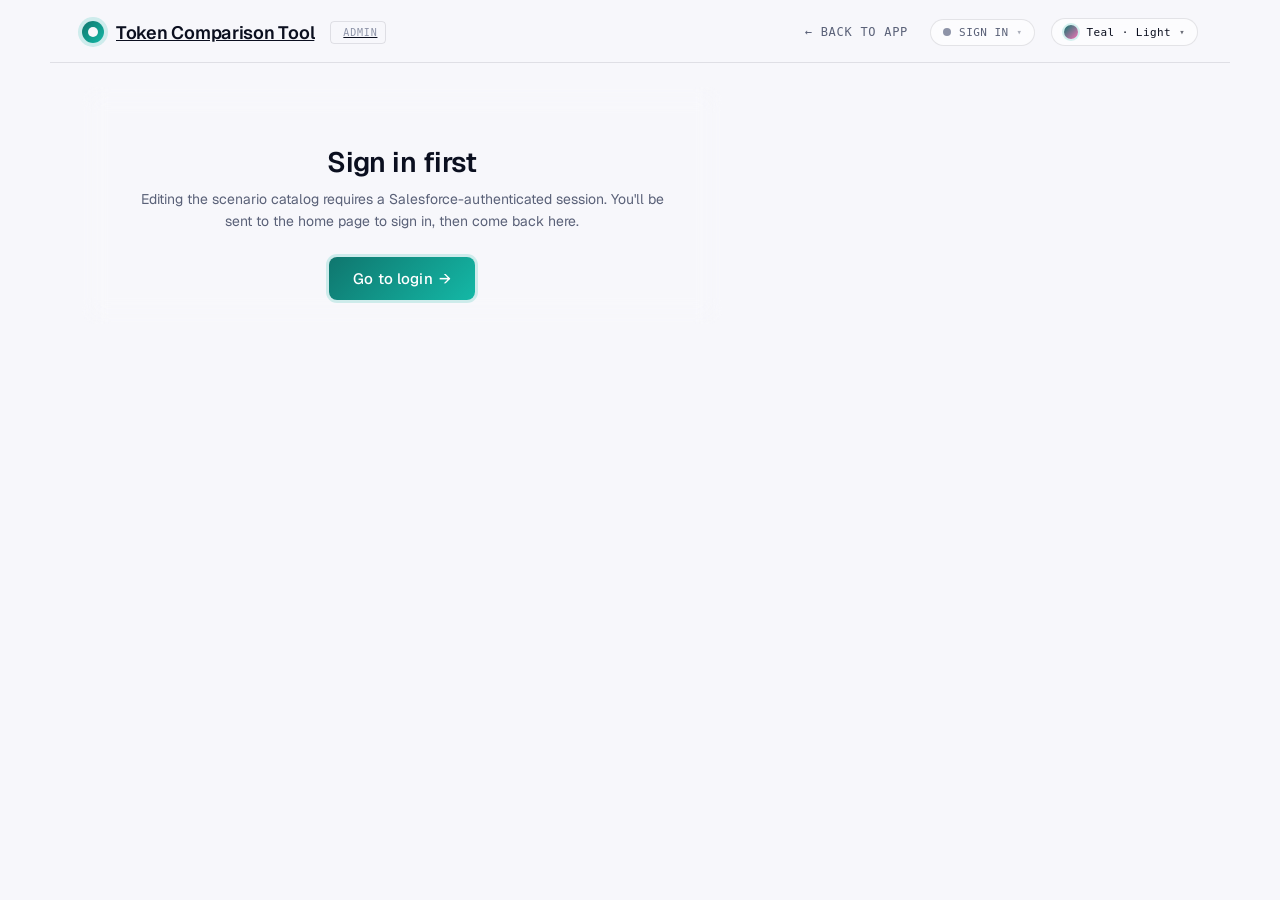
==== commit de9aa018: "feat(auth): header login/logout chip with status indicator New self-contained component mounted in t" ====
--- a/static/admin.html
+++ b/static/admin.html
@@ -42,6 +42,7 @@
     </a>
     <nav class="header-nav" aria-label="Main">
       <a class="header-link" href="/">← Back to app</a>
+      <div id="auth-chip-mount" class="auth-chip-mount"></div>
       <div id="theme-puck-mount" class="theme-puck-mount"></div>
     </nav>
   </header>
@@ -146,6 +147,7 @@
 
   <script src="js/theme.js?v=1"></script>
   <script src="js/themepuck.js?v=1"></script>
+  <script src="js/authchip.js?v=1"></script>
   <script>
     (function () {
       const $ = (id) => document.getElementById(id);
--- a/static/styles.css
+++ b/static/styles.css
@@ -5,7 +5,12 @@
  * avoid touching <link rel="stylesheet"> in every static page.
  */
 @import url("css/tokens.css");
+@import url("css/legacy.css");
 @import url("css/base.css");
 @import url("css/motion.css");
 @import url("css/views.css");
 @import url("css/themepuck.css");
+@import url("css/authchip.css");
+@import url("css/overrides.css");
+@import url("css/summary.css");
+@import url("css/print.css") print;
